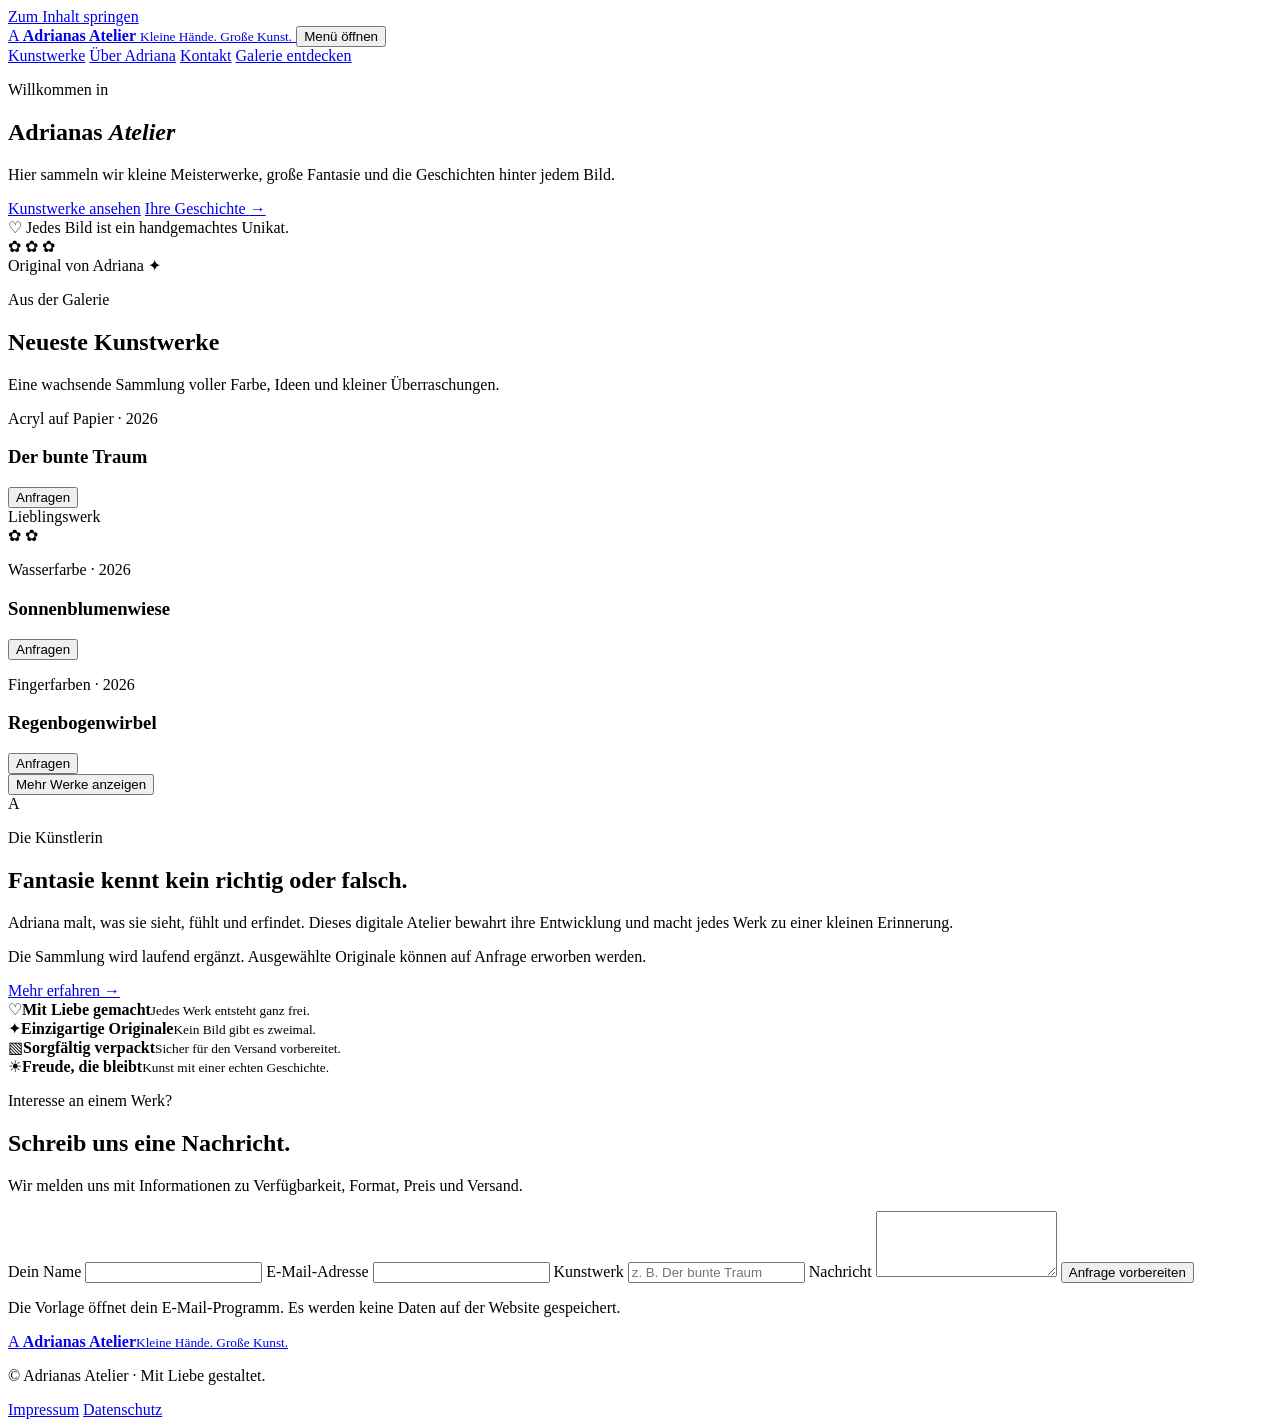
==== index.html @ e1e592e5 "Create initial website structure" ====
<!DOCTYPE html>
<html lang="de">
<head>
  <meta charset="UTF-8" />
  <meta name="viewport" content="width=device-width, initial-scale=1.0" />
  <meta name="description" content="Adrianas Atelier – eine liebevoll kuratierte Sammlung kleiner Kunstwerke." />
  <title>Adrianas Atelier</title>
  <link rel="preconnect" href="https://fonts.googleapis.com" />
  <link rel="preconnect" href="https://fonts.gstatic.com" crossorigin />
  <link href="https://fonts.googleapis.com/css2?family=DM+Sans:wght@400;500;600;700&family=Playfair+Display:ital,wght@0,600;1,600&display=swap" rel="stylesheet" />
  <link rel="stylesheet" href="styles.css" />
</head>
<body>
  <a class="skip-link" href="#main">Zum Inhalt springen</a>

  <header class="site-header">
    <div class="container header-inner">
      <a class="brand" href="#start" aria-label="Adrianas Atelier – Startseite">
        <span class="brand-mark" aria-hidden="true">A</span>
        <span>
          <strong>Adrianas Atelier</strong>
          <small>Kleine Hände. Große Kunst.</small>
        </span>
      </a>

      <button class="menu-button" type="button" aria-expanded="false" aria-controls="main-nav">
        <span></span><span></span><span></span>
        <span class="sr-only">Menü öffnen</span>
      </button>

      <nav id="main-nav" class="main-nav" aria-label="Hauptnavigation">
        <a href="#werke">Kunstwerke</a>
        <a href="#ueber">Über Adriana</a>
        <a href="#kontakt">Kontakt</a>
        <a class="button button-small" href="#werke">Galerie entdecken</a>
      </nav>
    </div>
  </header>

  <main id="main">
    <section id="start" class="hero">
      <div class="paint-stroke paint-stroke-one" aria-hidden="true"></div>
      <div class="paint-stroke paint-stroke-two" aria-hidden="true"></div>
      <div class="container hero-grid">
        <div class="hero-copy">
          <p class="eyebrow">Willkommen in</p>
          <h1>Adrianas <em>Atelier</em></h1>
          <p class="hero-lead">Hier sammeln wir kleine Meisterwerke, große Fantasie und die Geschichten hinter jedem Bild.</p>
          <div class="hero-actions">
            <a class="button" href="#werke">Kunstwerke ansehen</a>
            <a class="text-link" href="#ueber">Ihre Geschichte <span aria-hidden="true">→</span></a>
          </div>
          <div class="hero-note">
            <span aria-hidden="true">♡</span>
            Jedes Bild ist ein handgemachtes Unikat.
          </div>
        </div>

        <div class="hero-art" aria-label="Dekorative Vorschau eines farbenfrohen Gemäldes">
          <div class="art-frame">
            <div class="artwork artwork-hero">
              <span class="sun"></span>
              <span class="hill hill-one"></span>
              <span class="hill hill-two"></span>
              <span class="flower flower-one">✿</span>
              <span class="flower flower-two">✿</span>
              <span class="flower flower-three">✿</span>
            </div>
          </div>
          <div class="floating-label">Original von Adriana ✦</div>
        </div>
      </div>
    </section>

    <section id="werke" class="section gallery-section">
      <div class="container">
        <div class="section-heading">
          <div>
            <p class="eyebrow">Aus der Galerie</p>
            <h2>Neueste Kunstwerke</h2>
          </div>
          <p>Eine wachsende Sammlung voller Farbe, Ideen und kleiner Überraschungen.</p>
        </div>

        <div class="gallery-grid">
          <article class="art-card">
            <div class="artwork artwork-one" role="img" aria-label="Abstraktes Bild in Rosa, Blau und Gelb">
              <span></span><span></span><span></span>
            </div>
            <div class="art-card-body">
              <div>
                <p class="art-meta">Acryl auf Papier · 2026</p>
                <h3>Der bunte Traum</h3>
              </div>
              <button class="inquiry-button" type="button" data-artwork="Der bunte Traum">Anfragen</button>
            </div>
          </article>

          <article class="art-card featured-card">
            <div class="badge">Lieblingswerk</div>
            <div class="artwork artwork-two" role="img" aria-label="Sonniges Bild mit Blumen und grünen Hügeln">
              <span class="mini-sun"></span>
              <span class="mini-hill"></span>
              <span class="mini-flower">✿</span>
              <span class="mini-flower second">✿</span>
            </div>
            <div class="art-card-body">
              <div>
                <p class="art-meta">Wasserfarbe · 2026</p>
                <h3>Sonnenblumenwiese</h3>
              </div>
              <button class="inquiry-button" type="button" data-artwork="Sonnenblumenwiese">Anfragen</button>
            </div>
          </article>

          <article class="art-card">
            <div class="artwork artwork-three" role="img" aria-label="Abstraktes Bild in Violett, Koralle und Türkis">
              <span></span><span></span><span></span>
            </div>
            <div class="art-card-body">
              <div>
                <p class="art-meta">Fingerfarben · 2026</p>
                <h3>Regenbogenwirbel</h3>
              </div>
              <button class="inquiry-button" type="button" data-artwork="Regenbogenwirbel">Anfragen</button>
            </div>
          </article>
        </div>

        <div class="center-action">
          <button class="button button-outline" type="button" id="show-more">Mehr Werke anzeigen</button>
        </div>
      </div>
    </section>

    <section id="ueber" class="section about-section">
      <div class="container about-grid">
        <div class="about-collage" aria-hidden="true">
          <div class="paper paper-one"></div>
          <div class="paper paper-two"></div>
          <div class="paper paper-three">A</div>
        </div>
        <div class="about-copy">
          <p class="eyebrow">Die Künstlerin</p>
          <h2>Fantasie kennt kein richtig oder falsch.</h2>
          <p>Adriana malt, was sie sieht, fühlt und erfindet. Dieses digitale Atelier bewahrt ihre Entwicklung und macht jedes Werk zu einer kleinen Erinnerung.</p>
          <p>Die Sammlung wird laufend ergänzt. Ausgewählte Originale können auf Anfrage erworben werden.</p>
          <a class="text-link" href="#kontakt">Mehr erfahren <span aria-hidden="true">→</span></a>
        </div>
      </div>
    </section>

    <section class="values-section" aria-label="Unsere Werte">
      <div class="container values-grid">
        <div><span>♡</span><strong>Mit Liebe gemacht</strong><small>Jedes Werk entsteht ganz frei.</small></div>
        <div><span>✦</span><strong>Einzigartige Originale</strong><small>Kein Bild gibt es zweimal.</small></div>
        <div><span>▧</span><strong>Sorgfältig verpackt</strong><small>Sicher für den Versand vorbereitet.</small></div>
        <div><span>☀</span><strong>Freude, die bleibt</strong><small>Kunst mit einer echten Geschichte.</small></div>
      </div>
    </section>

    <section id="kontakt" class="section contact-section">
      <div class="container contact-card">
        <div>
          <p class="eyebrow">Interesse an einem Werk?</p>
          <h2>Schreib uns eine Nachricht.</h2>
          <p>Wir melden uns mit Informationen zu Verfügbarkeit, Format, Preis und Versand.</p>
        </div>
        <form id="contact-form" class="contact-form">
          <label>
            Dein Name
            <input type="text" name="name" autocomplete="name" required />
          </label>
          <label>
            E-Mail-Adresse
            <input type="email" name="email" autocomplete="email" required />
          </label>
          <label>
            Kunstwerk
            <input id="artwork-field" type="text" name="artwork" placeholder="z. B. Der bunte Traum" />
          </label>
          <label>
            Nachricht
            <textarea name="message" rows="4" required></textarea>
          </label>
          <button class="button" type="submit">Anfrage vorbereiten</button>
          <p class="form-note">Die Vorlage öffnet dein E-Mail-Programm. Es werden keine Daten auf der Website gespeichert.</p>
        </form>
      </div>
    </section>
  </main>

  <footer class="site-footer">
    <div class="container footer-inner">
      <a class="brand footer-brand" href="#start">
        <span class="brand-mark" aria-hidden="true">A</span>
        <span><strong>Adrianas Atelier</strong><small>Kleine Hände. Große Kunst.</small></span>
      </a>
      <p>© <span id="year"></span> Adrianas Atelier · Mit Liebe gestaltet.</p>
      <div class="footer-links">
        <a href="#">Impressum</a>
        <a href="#">Datenschutz</a>
      </div>
    </div>
  </footer>

  <script src="script.js"></script>
</body>
</html>
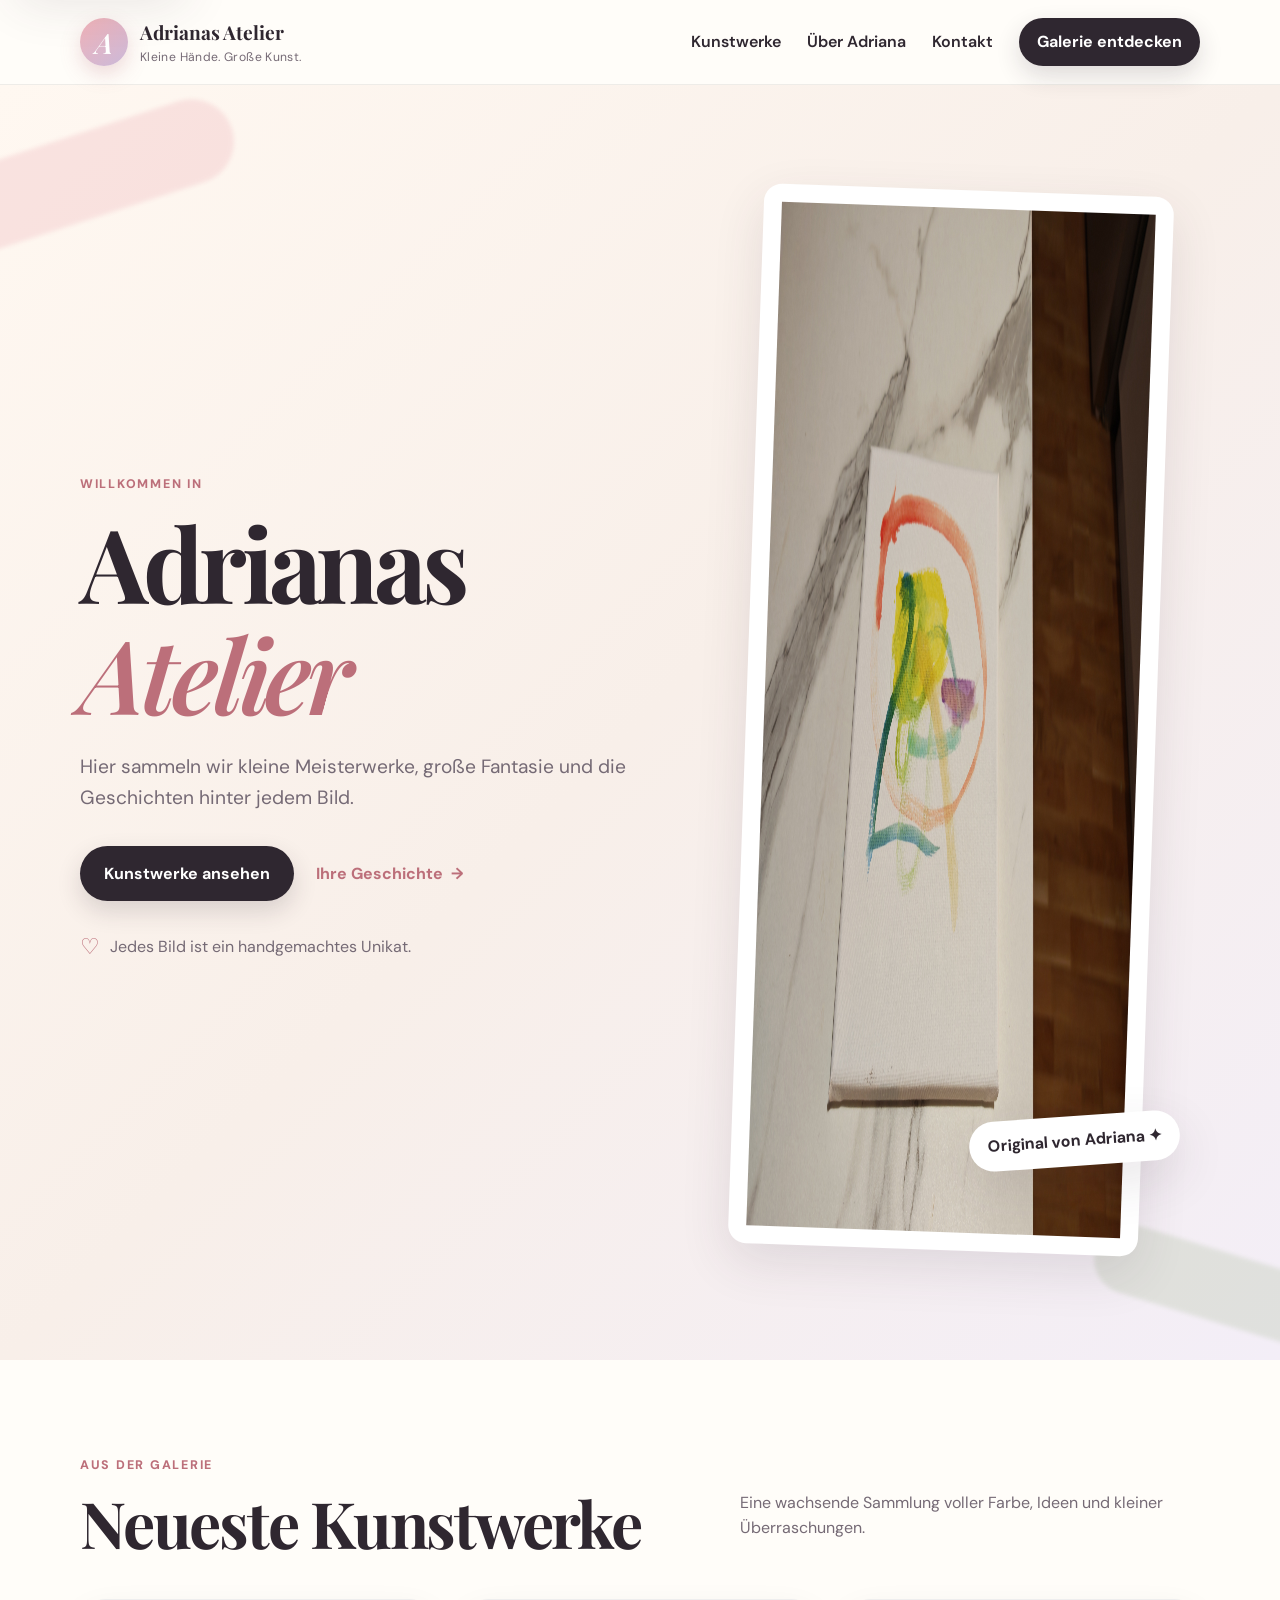
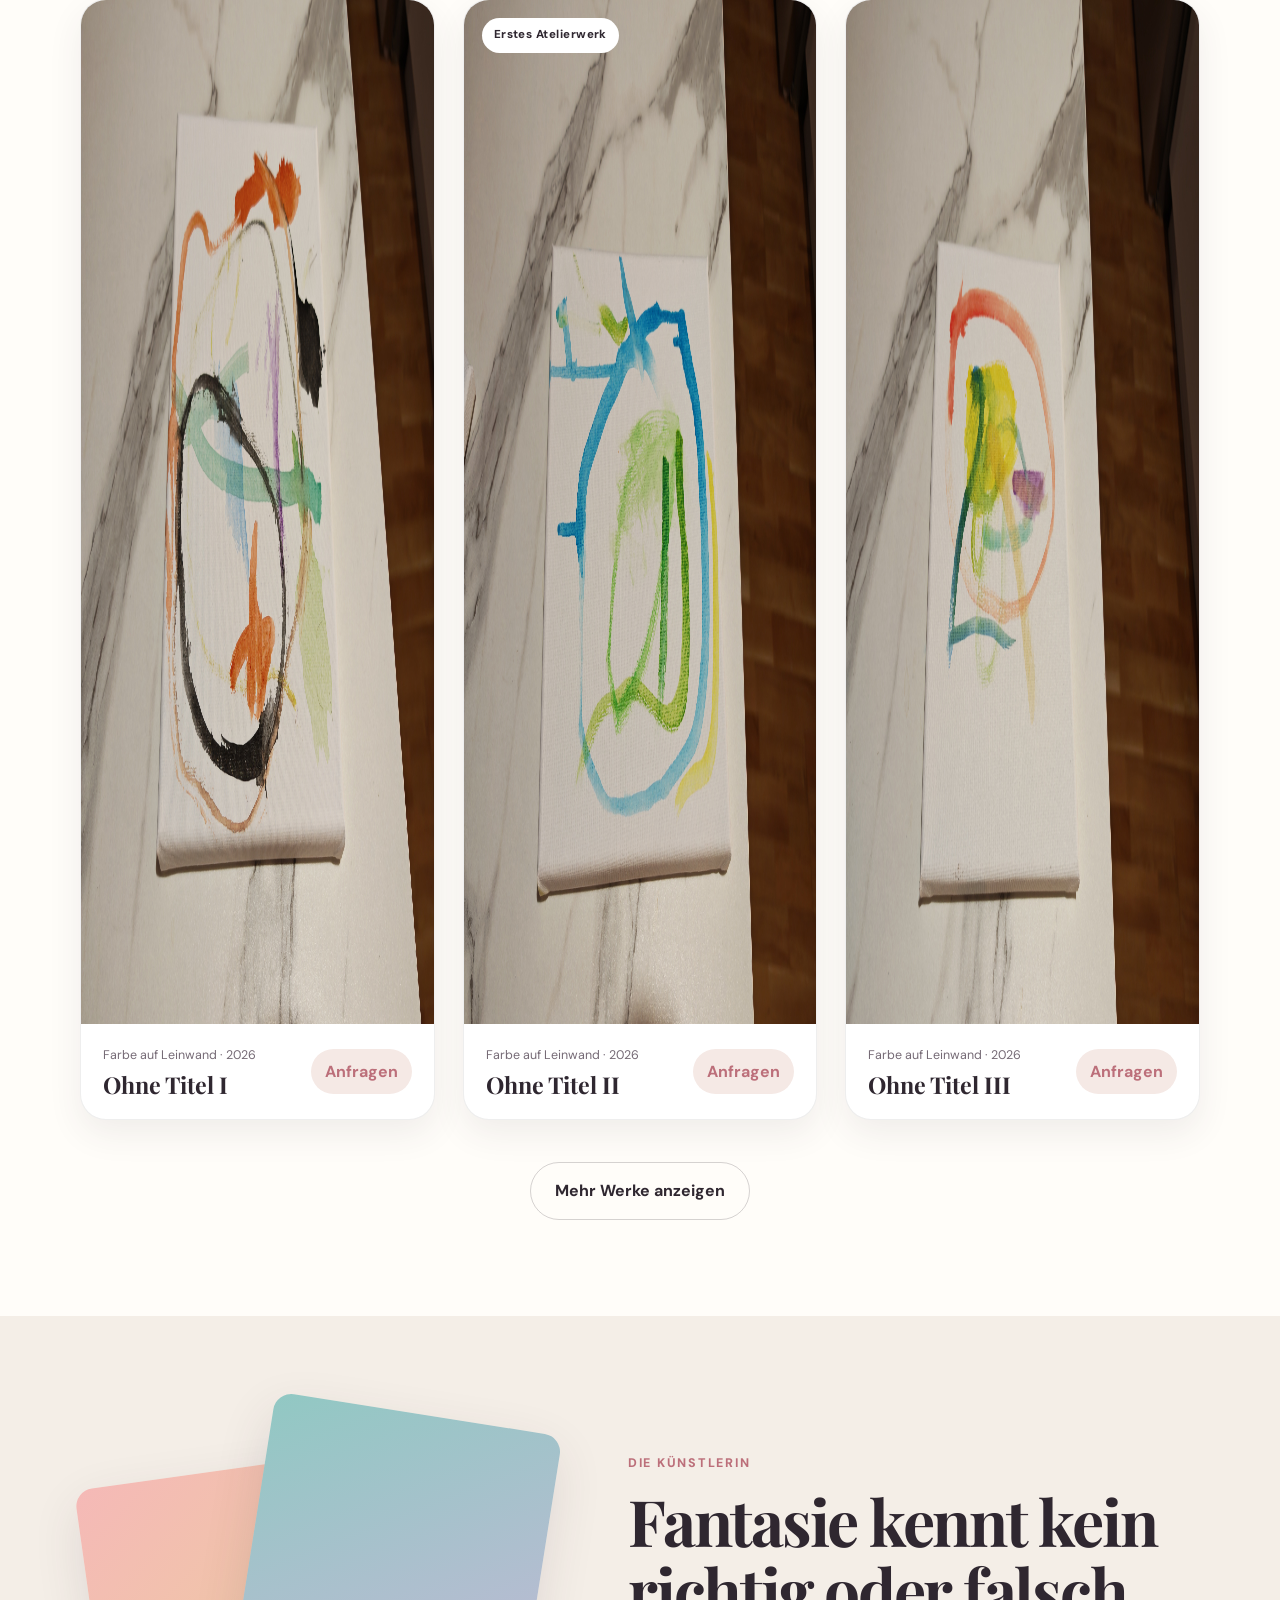
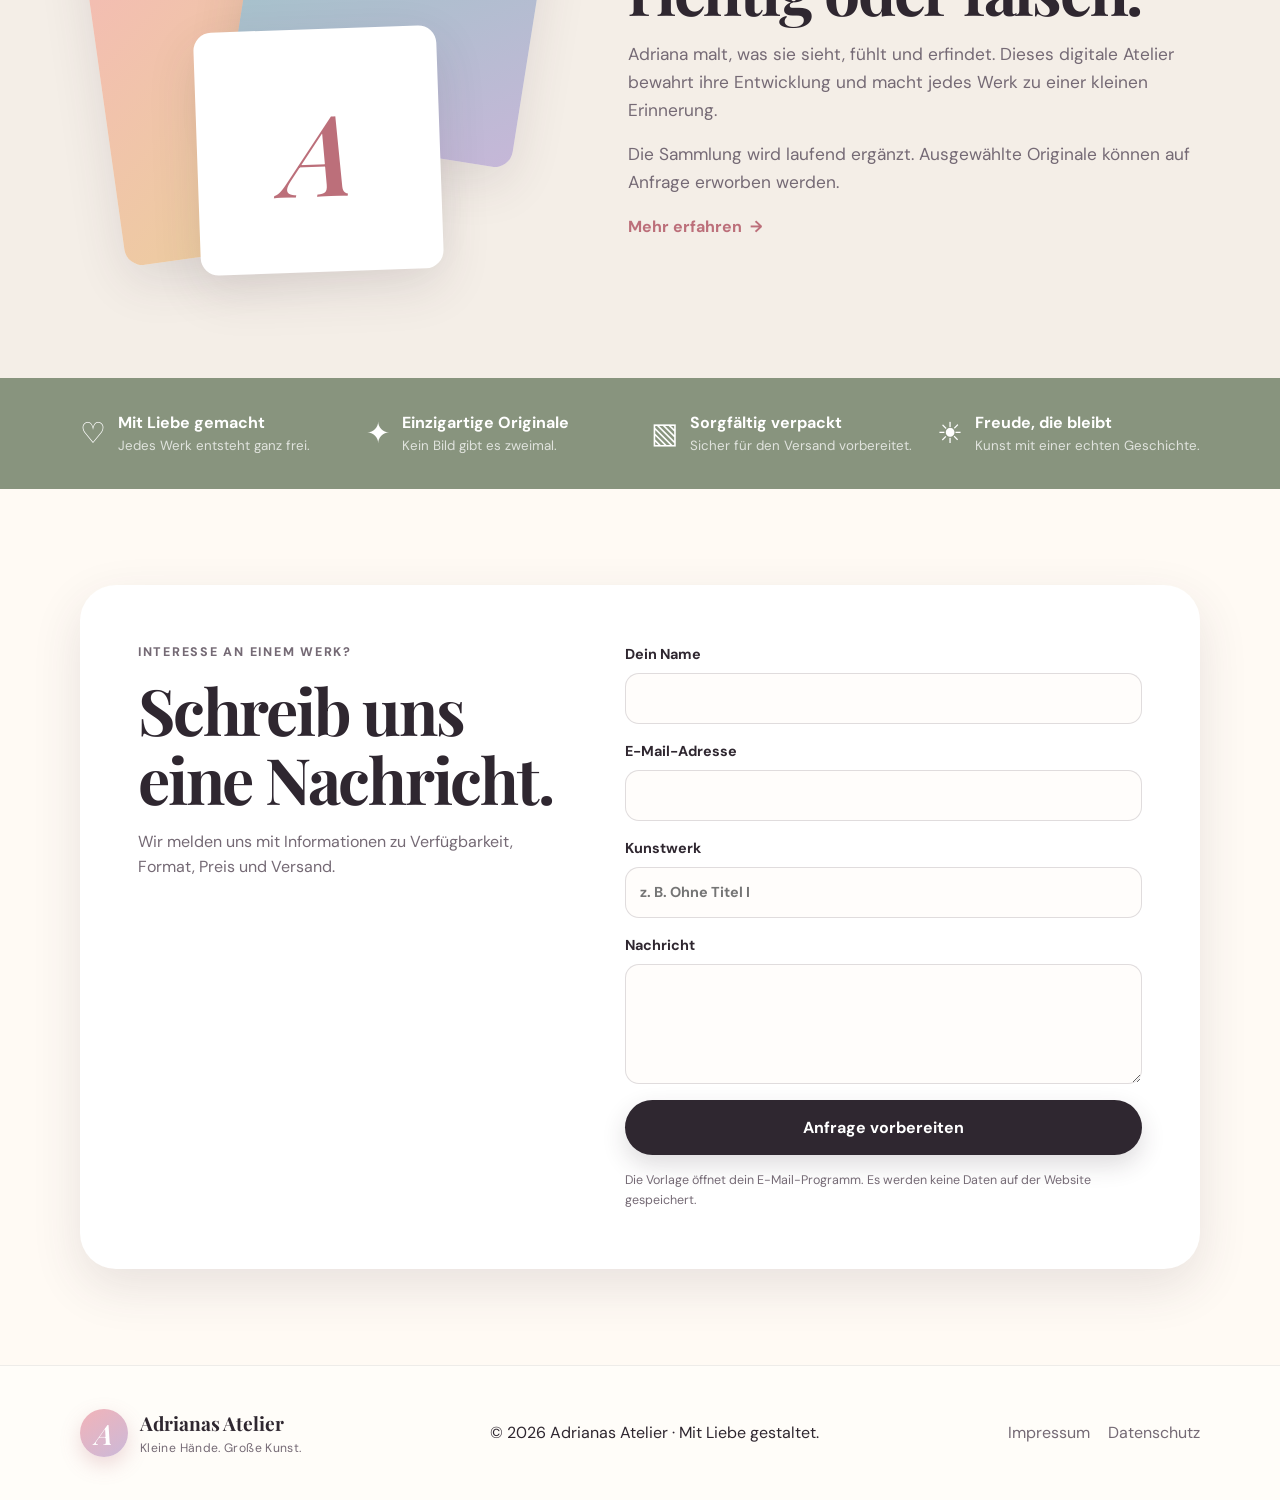
==== commit 046b4a80: "Replace artwork placeholders with Adriana's paintings" ====
--- a/index.html
+++ b/index.html
@@ -9,6 +9,7 @@
   <link rel="preconnect" href="https://fonts.gstatic.com" crossorigin />
   <link href="https://fonts.googleapis.com/css2?family=DM+Sans:wght@400;500;600;700&family=Playfair+Display:ital,wght@0,600;1,600&display=swap" rel="stylesheet" />
   <link rel="stylesheet" href="styles.css" />
+  <link rel="stylesheet" href="artworks.css" />
 </head>
 <body>
   <a class="skip-link" href="#main">Zum Inhalt springen</a>
@@ -56,16 +57,16 @@
           </div>
         </div>
 
-        <div class="hero-art" aria-label="Dekorative Vorschau eines farbenfrohen Gemäldes">
-          <div class="art-frame">
-            <div class="artwork artwork-hero">
-              <span class="sun"></span>
-              <span class="hill hill-one"></span>
-              <span class="hill hill-two"></span>
-              <span class="flower flower-one">✿</span>
-              <span class="flower flower-two">✿</span>
-              <span class="flower flower-three">✿</span>
-            </div>
+        <div class="hero-art">
+          <div class="art-frame real-art-frame">
+            <img
+              class="hero-artwork-photo"
+              src="assets/werke/IMG_20260612_190107.jpg"
+              alt="Adrianas abstraktes Gemälde mit roten, gelben, grünen und violetten Pinselstrichen"
+              width="1536"
+              height="1024"
+              fetchpriority="high"
+            />
           </div>
           <div class="floating-label">Original von Adriana ✦</div>
         </div>
@@ -84,45 +85,57 @@
 
         <div class="gallery-grid">
           <article class="art-card">
-            <div class="artwork artwork-one" role="img" aria-label="Abstraktes Bild in Rosa, Blau und Gelb">
-              <span></span><span></span><span></span>
-            </div>
+            <img
+              class="artwork-photo"
+              src="assets/werke/IMG_20260612_190052.jpg"
+              alt="Abstraktes Gemälde von Adriana mit schwarzen, orangefarbenen, grünen und violetten Pinselstrichen"
+              width="1536"
+              height="1024"
+              loading="lazy"
+            />
             <div class="art-card-body">
               <div>
-                <p class="art-meta">Acryl auf Papier · 2026</p>
-                <h3>Der bunte Traum</h3>
+                <p class="art-meta">Farbe auf Leinwand · 2026</p>
+                <h3>Ohne Titel I</h3>
               </div>
-              <button class="inquiry-button" type="button" data-artwork="Der bunte Traum">Anfragen</button>
+              <button class="inquiry-button" type="button" data-artwork="Ohne Titel I">Anfragen</button>
             </div>
           </article>
 
           <article class="art-card featured-card">
-            <div class="badge">Lieblingswerk</div>
-            <div class="artwork artwork-two" role="img" aria-label="Sonniges Bild mit Blumen und grünen Hügeln">
-              <span class="mini-sun"></span>
-              <span class="mini-hill"></span>
-              <span class="mini-flower">✿</span>
-              <span class="mini-flower second">✿</span>
-            </div>
+            <div class="badge">Erstes Atelierwerk</div>
+            <img
+              class="artwork-photo"
+              src="assets/werke/IMG_20260612_190059.jpg"
+              alt="Abstraktes Gemälde von Adriana mit blauen, grünen und gelben Pinselstrichen"
+              width="1536"
+              height="1024"
+              loading="lazy"
+            />
             <div class="art-card-body">
               <div>
-                <p class="art-meta">Wasserfarbe · 2026</p>
-                <h3>Sonnenblumenwiese</h3>
+                <p class="art-meta">Farbe auf Leinwand · 2026</p>
+                <h3>Ohne Titel II</h3>
               </div>
-              <button class="inquiry-button" type="button" data-artwork="Sonnenblumenwiese">Anfragen</button>
+              <button class="inquiry-button" type="button" data-artwork="Ohne Titel II">Anfragen</button>
             </div>
           </article>
 
           <article class="art-card">
-            <div class="artwork artwork-three" role="img" aria-label="Abstraktes Bild in Violett, Koralle und Türkis">
-              <span></span><span></span><span></span>
-            </div>
+            <img
+              class="artwork-photo artwork-photo-portrait"
+              src="assets/werke/IMG_20260612_190107.jpg"
+              alt="Abstraktes Gemälde von Adriana mit roten, gelben, grünen und violetten Pinselstrichen"
+              width="1536"
+              height="1024"
+              loading="lazy"
+            />
             <div class="art-card-body">
               <div>
-                <p class="art-meta">Fingerfarben · 2026</p>
-                <h3>Regenbogenwirbel</h3>
+                <p class="art-meta">Farbe auf Leinwand · 2026</p>
+                <h3>Ohne Titel III</h3>
               </div>
-              <button class="inquiry-button" type="button" data-artwork="Regenbogenwirbel">Anfragen</button>
+              <button class="inquiry-button" type="button" data-artwork="Ohne Titel III">Anfragen</button>
             </div>
           </article>
         </div>
@@ -177,7 +190,7 @@
           </label>
           <label>
             Kunstwerk
-            <input id="artwork-field" type="text" name="artwork" placeholder="z. B. Der bunte Traum" />
+            <input id="artwork-field" type="text" name="artwork" placeholder="z. B. Ohne Titel I" />
           </label>
           <label>
             Nachricht
--- a/styles.css
+++ b/styles.css
@@ -0,0 +1,163 @@
+:root {
+  --ink: #2f2730;
+  --muted: #756a75;
+  --cream: #fffaf4;
+  --paper: #fffdf9;
+  --rose: #eaa0a7;
+  --rose-dark: #bc6f7a;
+  --sage: #a9b89f;
+  --sage-dark: #71806a;
+  --gold: #e5b86f;
+  --lavender: #c8b7d8;
+  --shadow: 0 18px 50px rgba(66, 47, 62, 0.12);
+  --radius: 26px;
+}
+
+* { box-sizing: border-box; }
+html { scroll-behavior: smooth; }
+body {
+  margin: 0;
+  font-family: "DM Sans", sans-serif;
+  color: var(--ink);
+  background: var(--paper);
+  line-height: 1.6;
+}
+img { max-width: 100%; display: block; }
+a { color: inherit; text-decoration: none; }
+button, input, textarea { font: inherit; }
+button { cursor: pointer; }
+.container { width: min(1120px, calc(100% - 40px)); margin: 0 auto; }
+.section { padding: 96px 0; }
+.sr-only { position: absolute; width: 1px; height: 1px; padding: 0; margin: -1px; overflow: hidden; clip: rect(0,0,0,0); white-space: nowrap; border: 0; }
+.skip-link { position: fixed; top: 12px; left: 12px; transform: translateY(-160%); background: white; padding: 10px 16px; border-radius: 999px; z-index: 100; box-shadow: var(--shadow); }
+.skip-link:focus { transform: translateY(0); }
+
+.site-header { position: sticky; top: 0; z-index: 50; background: rgba(255,253,249,.92); backdrop-filter: blur(18px); border-bottom: 1px solid rgba(47,39,48,.08); }
+.header-inner { min-height: 84px; display: flex; align-items: center; justify-content: space-between; gap: 24px; }
+.brand { display: inline-flex; align-items: center; gap: 12px; }
+.brand-mark { width: 48px; aspect-ratio: 1; border-radius: 50%; display: grid; place-items: center; background: linear-gradient(145deg, #f2b3b8, #cbb9d9); font: italic 600 28px "Playfair Display", serif; color: white; box-shadow: 0 8px 20px rgba(188,111,122,.25); }
+.brand strong { display: block; font-family: "Playfair Display", serif; font-size: 1.2rem; }
+.brand small { display: block; color: var(--muted); font-size: .76rem; letter-spacing: .03em; }
+.main-nav { display: flex; align-items: center; gap: 26px; font-weight: 600; }
+.main-nav a:not(.button):hover { color: var(--rose-dark); }
+.menu-button { display: none; background: transparent; border: 0; padding: 8px; }
+.menu-button span:not(.sr-only) { display: block; width: 25px; height: 2px; margin: 5px 0; background: var(--ink); }
+
+.button { display: inline-flex; align-items: center; justify-content: center; border: 0; border-radius: 999px; padding: 15px 24px; background: var(--ink); color: white; font-weight: 700; box-shadow: 0 10px 24px rgba(47,39,48,.16); transition: .2s ease; }
+.button:hover { transform: translateY(-2px); box-shadow: 0 14px 30px rgba(47,39,48,.22); }
+.button-small { padding: 11px 18px; }
+.button-outline { background: transparent; color: var(--ink); border: 1px solid rgba(47,39,48,.2); box-shadow: none; }
+.text-link { display: inline-flex; align-items: center; gap: 8px; font-weight: 700; color: var(--rose-dark); }
+
+.hero { position: relative; overflow: hidden; background: linear-gradient(135deg, #fff8f1 0%, #f8efe9 50%, #f3eef7 100%); padding: 105px 0 110px; }
+.hero-grid { display: grid; grid-template-columns: 1.05fr .95fr; align-items: center; gap: 70px; }
+.eyebrow { margin: 0 0 12px; text-transform: uppercase; letter-spacing: .14em; font-size: .78rem; font-weight: 800; color: var(--rose-dark); }
+h1, h2, h3 { font-family: "Playfair Display", serif; line-height: 1.08; margin: 0; }
+h1 { font-size: clamp(3.7rem, 8vw, 6.8rem); letter-spacing: -.05em; }
+h1 em { color: var(--rose-dark); font-weight: 600; }
+h2 { font-size: clamp(2.3rem, 5vw, 4.1rem); letter-spacing: -.035em; }
+h3 { font-size: 1.45rem; }
+.hero-lead { max-width: 620px; font-size: 1.2rem; color: var(--muted); margin: 24px 0 32px; }
+.hero-actions { display: flex; align-items: center; flex-wrap: wrap; gap: 22px; }
+.hero-note { margin-top: 28px; display: flex; align-items: center; gap: 10px; color: var(--muted); }
+.hero-note span { color: var(--rose-dark); font-size: 1.4rem; }
+.hero-art { position: relative; min-height: 480px; display: grid; place-items: center; }
+.art-frame { width: min(410px, 88%); padding: 18px; background: white; border-radius: 18px; box-shadow: var(--shadow); transform: rotate(2deg); }
+.artwork { position: relative; overflow: hidden; border-radius: 12px; }
+.artwork-hero { aspect-ratio: 4 / 5; background: linear-gradient(#9fd9e7 0 44%, #f2ca6d 44% 48%, #8fc08c 48%); }
+.sun, .mini-sun { position: absolute; width: 74px; aspect-ratio: 1; border-radius: 50%; background: #f6c969; top: 12%; right: 14%; box-shadow: 0 0 0 18px rgba(246,201,105,.18); }
+.hill { position: absolute; bottom: -8%; border-radius: 50% 50% 0 0; }
+.hill-one { width: 75%; height: 46%; left: -8%; background: #74aa74; transform: rotate(8deg); }
+.hill-two { width: 80%; height: 42%; right: -18%; background: #5f9469; transform: rotate(-7deg); }
+.flower { position: absolute; font-size: 52px; color: #fff4b8; text-shadow: 0 4px 0 #d88c90; }
+.flower-one { bottom: 17%; left: 18%; }
+.flower-two { bottom: 10%; right: 20%; color: #f6a8ae; }
+.flower-three { bottom: 28%; right: 40%; color: white; }
+.floating-label { position: absolute; right: 4%; bottom: 8%; padding: 12px 18px; background: white; border-radius: 999px; box-shadow: var(--shadow); font-weight: 700; transform: rotate(-4deg); }
+.paint-stroke { position: absolute; border-radius: 999px; filter: blur(2px); opacity: .32; }
+.paint-stroke-one { width: 330px; height: 85px; background: #efb7bd; left: -90px; top: 52px; transform: rotate(-18deg); }
+.paint-stroke-two { width: 260px; height: 70px; background: #b7c5aa; right: -70px; bottom: 38px; transform: rotate(17deg); }
+
+.gallery-section { background: #fffdf9; }
+.section-heading { display: flex; justify-content: space-between; align-items: end; gap: 40px; margin-bottom: 42px; }
+.section-heading > p { max-width: 460px; color: var(--muted); }
+.gallery-grid { display: grid; grid-template-columns: repeat(3, 1fr); gap: 28px; }
+.art-card { position: relative; background: white; border: 1px solid rgba(47,39,48,.08); border-radius: var(--radius); overflow: hidden; box-shadow: 0 14px 34px rgba(66,47,62,.08); transition: .2s ease; }
+.art-card:hover { transform: translateY(-5px); box-shadow: var(--shadow); }
+.art-card .artwork { aspect-ratio: 4 / 3; border-radius: 0; }
+.artwork-one { background: #efcabf; }
+.artwork-one span, .artwork-three span { position: absolute; border-radius: 45% 55% 60% 40%; filter: blur(1px); }
+.artwork-one span:nth-child(1) { width: 62%; height: 68%; left: -7%; top: 9%; background: #cb92b6; transform: rotate(22deg); }
+.artwork-one span:nth-child(2) { width: 60%; height: 62%; right: -9%; top: 2%; background: #7fb8cf; transform: rotate(-16deg); }
+.artwork-one span:nth-child(3) { width: 54%; height: 42%; left: 25%; bottom: -4%; background: #efc45f; }
+.artwork-two { background: linear-gradient(#a7dbe8 0 48%, #95c184 48%); }
+.mini-sun { width: 48px; top: 12%; right: 14%; }
+.mini-hill { position: absolute; width: 115%; height: 50%; left: -8%; bottom: -18%; border-radius: 50%; background: #69a46f; }
+.mini-flower { position: absolute; bottom: 17%; left: 24%; font-size: 44px; color: #fff0a7; }
+.mini-flower.second { left: auto; right: 22%; color: #f6a3ad; }
+.artwork-three { background: #d8bfd6; }
+.artwork-three span:nth-child(1) { width: 64%; height: 70%; background: #ee8c87; left: -8%; top: 14%; }
+.artwork-three span:nth-child(2) { width: 70%; height: 65%; background: #6bb6b4; right: -17%; top: -2%; }
+.artwork-three span:nth-child(3) { width: 50%; height: 44%; background: #efd06f; right: 22%; bottom: -10%; }
+.badge { position: absolute; z-index: 2; top: 18px; left: 18px; padding: 8px 12px; border-radius: 999px; background: white; font-size: .72rem; font-weight: 800; letter-spacing: .04em; }
+.art-card-body { display: flex; justify-content: space-between; gap: 18px; align-items: center; padding: 22px; }
+.art-meta { margin: 0 0 6px; color: var(--muted); font-size: .78rem; }
+.inquiry-button { border: 0; background: #f5e9e5; color: var(--rose-dark); padding: 10px 14px; border-radius: 999px; font-weight: 700; }
+.center-action { display: flex; justify-content: center; margin-top: 42px; }
+
+.about-section { background: #f4eee7; }
+.about-grid { display: grid; grid-template-columns: .9fr 1.1fr; align-items: center; gap: 80px; }
+.about-copy p:not(.eyebrow) { color: var(--muted); font-size: 1.08rem; }
+.about-collage { min-height: 470px; position: relative; }
+.paper { position: absolute; border-radius: 18px; box-shadow: var(--shadow); }
+.paper-one { width: 65%; aspect-ratio: .8; left: 4%; top: 12%; background: linear-gradient(140deg, #f5b9b7, #ead497); transform: rotate(-8deg); }
+.paper-two { width: 62%; aspect-ratio: .86; right: 2%; top: 0; background: linear-gradient(150deg, #91c8c3, #c6b7d8); transform: rotate(9deg); }
+.paper-three { width: 52%; aspect-ratio: 1; left: 25%; bottom: 2%; background: white; display: grid; place-items: center; color: var(--rose-dark); font: italic 600 7rem "Playfair Display", serif; transform: rotate(-2deg); }
+
+.values-section { padding: 32px 0; background: #88947e; color: white; }
+.values-grid { display: grid; grid-template-columns: repeat(4, 1fr); gap: 22px; }
+.values-grid div { display: grid; grid-template-columns: auto 1fr; column-gap: 12px; align-items: center; }
+.values-grid span { grid-row: 1 / span 2; font-size: 1.8rem; }
+.values-grid strong, .values-grid small { display: block; }
+.values-grid small { color: rgba(255,255,255,.74); }
+
+.contact-section { background: #fffaf4; }
+.contact-card { display: grid; grid-template-columns: .9fr 1.1fr; gap: 64px; padding: 58px; border-radius: 36px; background: white; box-shadow: var(--shadow); }
+.contact-card > div p { color: var(--muted); }
+.contact-form { display: grid; gap: 16px; }
+.contact-form label { display: grid; gap: 7px; font-weight: 700; font-size: .9rem; }
+.contact-form input, .contact-form textarea { width: 100%; border: 1px solid rgba(47,39,48,.15); border-radius: 14px; padding: 13px 14px; background: #fffdfb; color: var(--ink); }
+.contact-form input:focus, .contact-form textarea:focus { outline: 3px solid rgba(234,160,167,.28); border-color: var(--rose-dark); }
+.form-note { margin: 0; color: var(--muted); font-size: .78rem; }
+.site-footer { padding: 38px 0; border-top: 1px solid rgba(47,39,48,.08); }
+.footer-inner { display: flex; align-items: center; justify-content: space-between; gap: 28px; }
+.footer-links { display: flex; gap: 18px; color: var(--muted); }
+
+@media (max-width: 900px) {
+  .menu-button { display: block; }
+  .main-nav { position: absolute; left: 20px; right: 20px; top: 76px; display: none; flex-direction: column; align-items: stretch; background: white; padding: 22px; border-radius: 20px; box-shadow: var(--shadow); }
+  .main-nav.is-open { display: flex; }
+  .hero-grid, .about-grid, .contact-card { grid-template-columns: 1fr; }
+  .hero-copy { text-align: center; }
+  .hero-lead { margin-left: auto; margin-right: auto; }
+  .hero-actions, .hero-note { justify-content: center; }
+  .hero-art { min-height: 420px; }
+  .gallery-grid { grid-template-columns: 1fr 1fr; }
+  .gallery-grid .art-card:last-child { grid-column: 1 / -1; max-width: 520px; justify-self: center; width: 100%; }
+  .values-grid { grid-template-columns: 1fr 1fr; }
+}
+
+@media (max-width: 620px) {
+  .container { width: min(100% - 28px, 1120px); }
+  .section { padding: 70px 0; }
+  .header-inner { min-height: 72px; }
+  .brand-mark { width: 42px; }
+  .hero { padding: 76px 0 84px; }
+  h1 { font-size: 3.55rem; }
+  .section-heading { display: block; }
+  .gallery-grid, .values-grid { grid-template-columns: 1fr; }
+  .gallery-grid .art-card:last-child { grid-column: auto; }
+  .about-collage { min-height: 360px; }
+  .contact-card { padding: 28px; border-radius: 24px; }
+  .footer-inner { flex-direction: column; text-align: center; }
+}
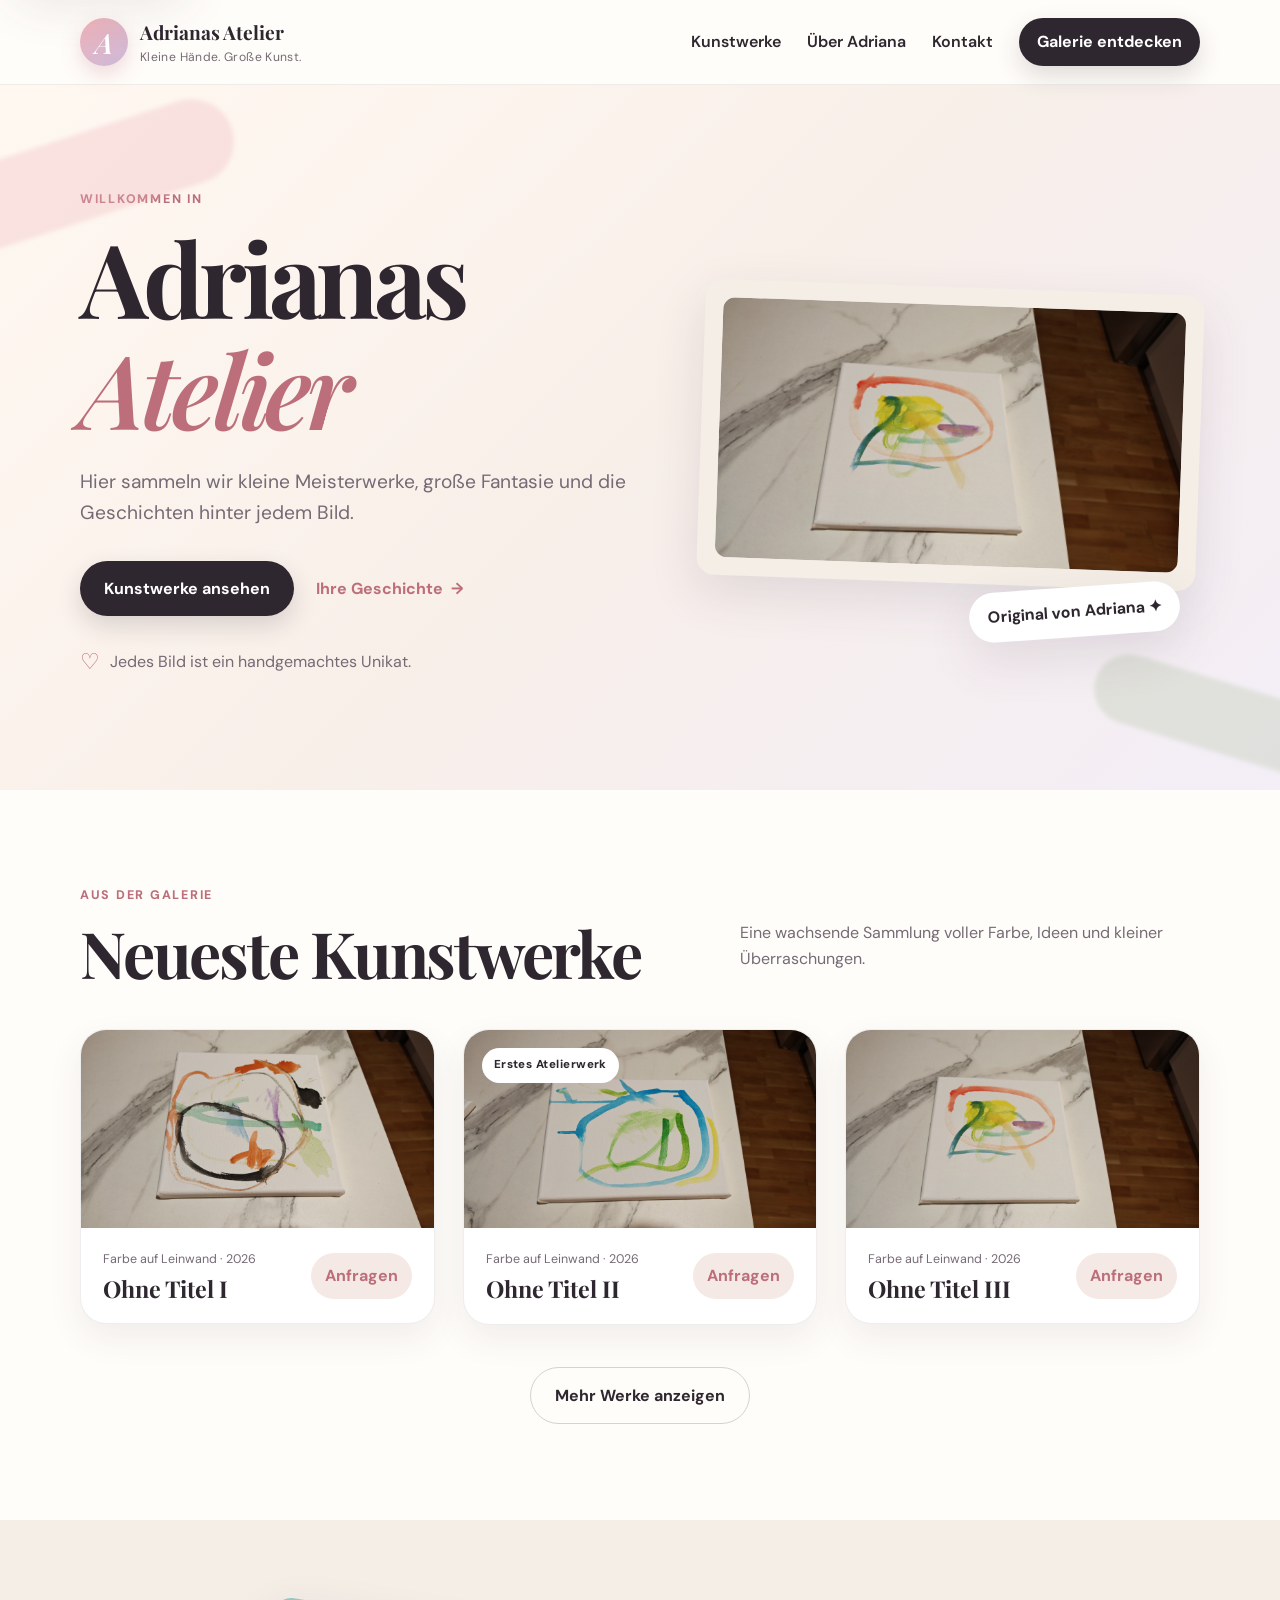
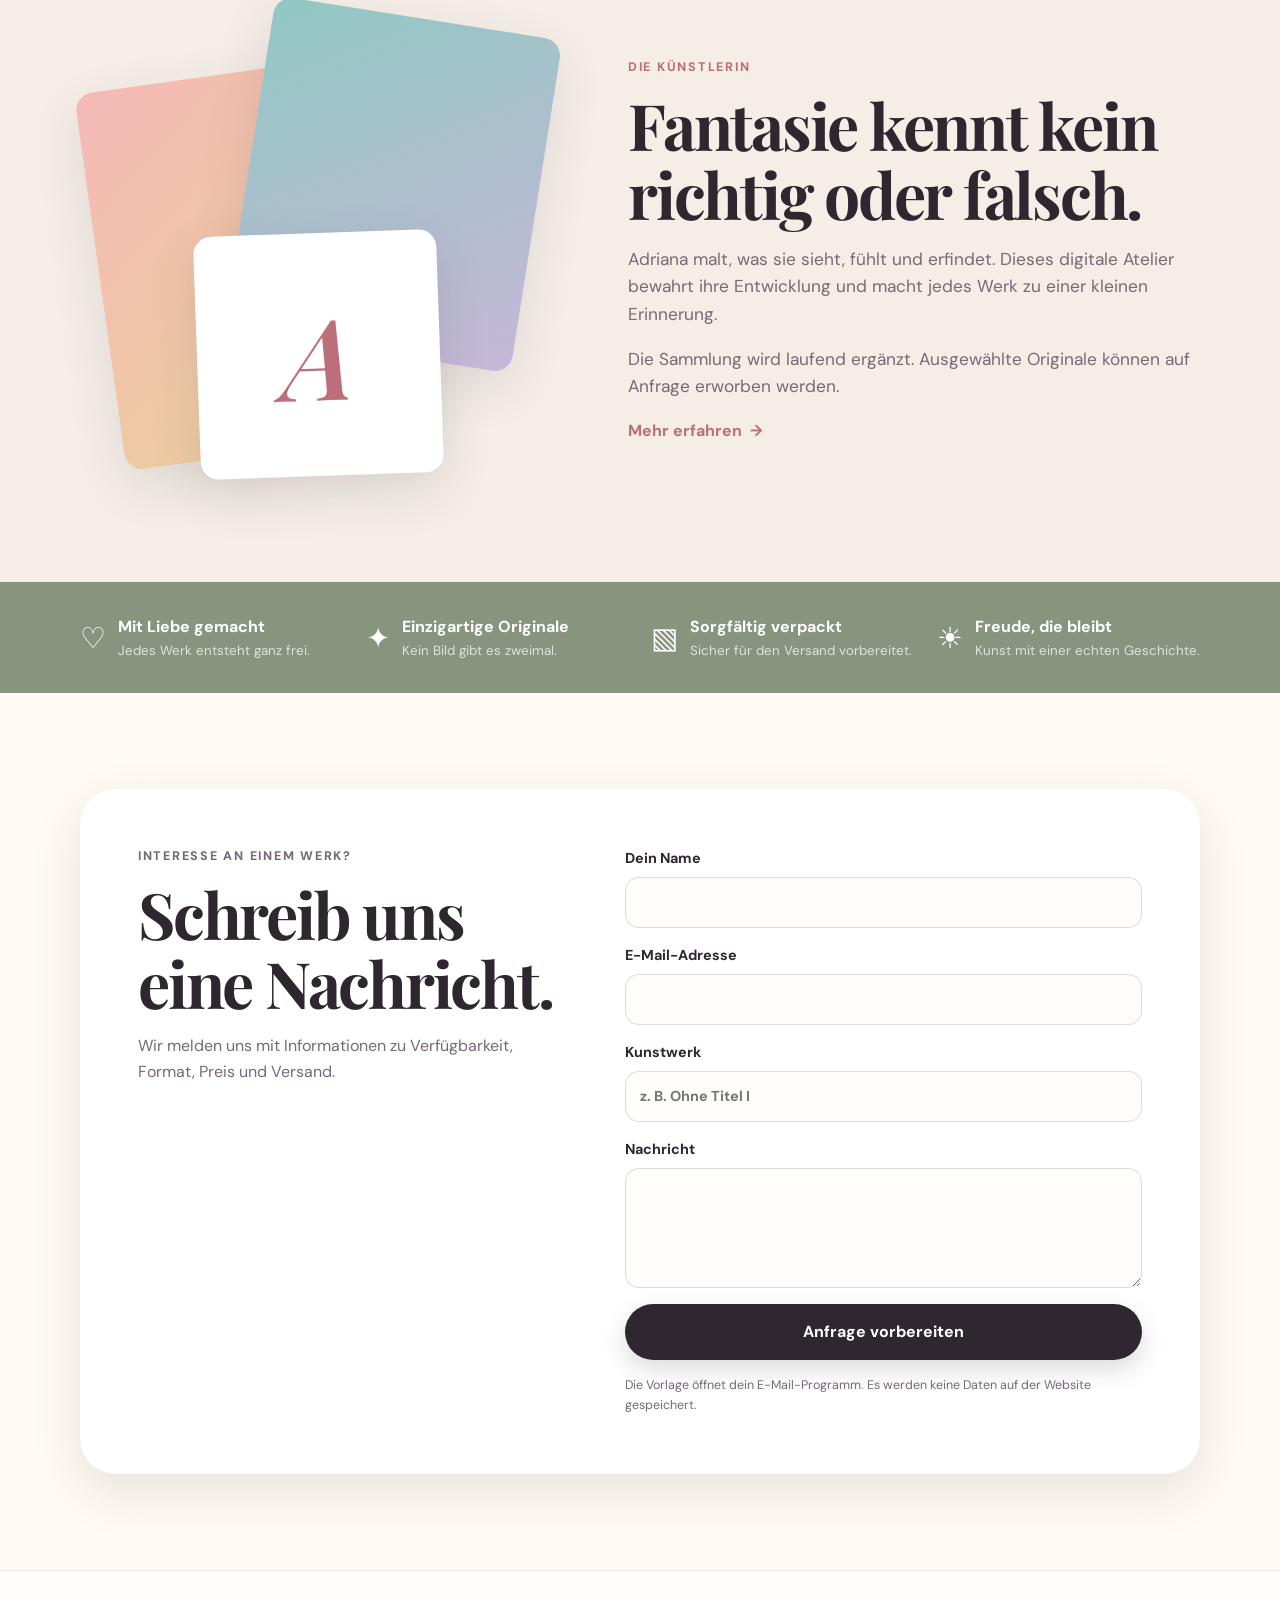
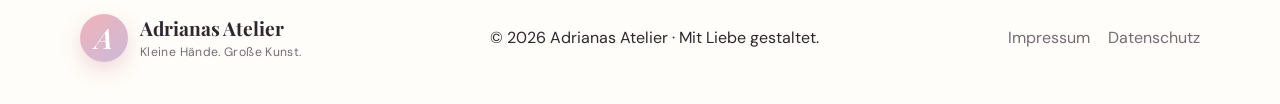
==== commit f8b870be: "Refresh artwork layout stylesheet" ====
--- a/index.html
+++ b/index.html
@@ -9,7 +9,7 @@
   <link rel="preconnect" href="https://fonts.gstatic.com" crossorigin />
   <link href="https://fonts.googleapis.com/css2?family=DM+Sans:wght@400;500;600;700&family=Playfair+Display:ital,wght@0,600;1,600&display=swap" rel="stylesheet" />
   <link rel="stylesheet" href="styles.css" />
-  <link rel="stylesheet" href="artworks.css" />
+  <link rel="stylesheet" href="artworks.css?v=20260711-3" />
 </head>
 <body>
   <a class="skip-link" href="#main">Zum Inhalt springen</a>
--- a/artworks.css
+++ b/artworks.css
@@ -0,0 +1,43 @@
+.real-art-frame {
+  width: min(520px, 100%);
+  overflow: visible;
+  aspect-ratio: auto;
+  background: #f4eee7;
+}
+
+.hero-artwork-photo {
+  display: block;
+  width: 100%;
+  height: auto !important;
+  max-height: none !important;
+  aspect-ratio: auto !important;
+  object-fit: contain !important;
+  object-position: center;
+  border-radius: 12px;
+}
+
+.artwork-photo {
+  display: block;
+  width: 100%;
+  height: auto !important;
+  max-height: none !important;
+  aspect-ratio: auto !important;
+  object-fit: contain !important;
+  object-position: center;
+  padding: 0;
+  background: #f4eee7;
+}
+
+.artwork-photo-portrait {
+  object-position: center;
+}
+
+.art-card {
+  align-self: start;
+}
+
+@media (max-width: 620px) {
+  .real-art-frame {
+    width: min(100%, 390px);
+  }
+}
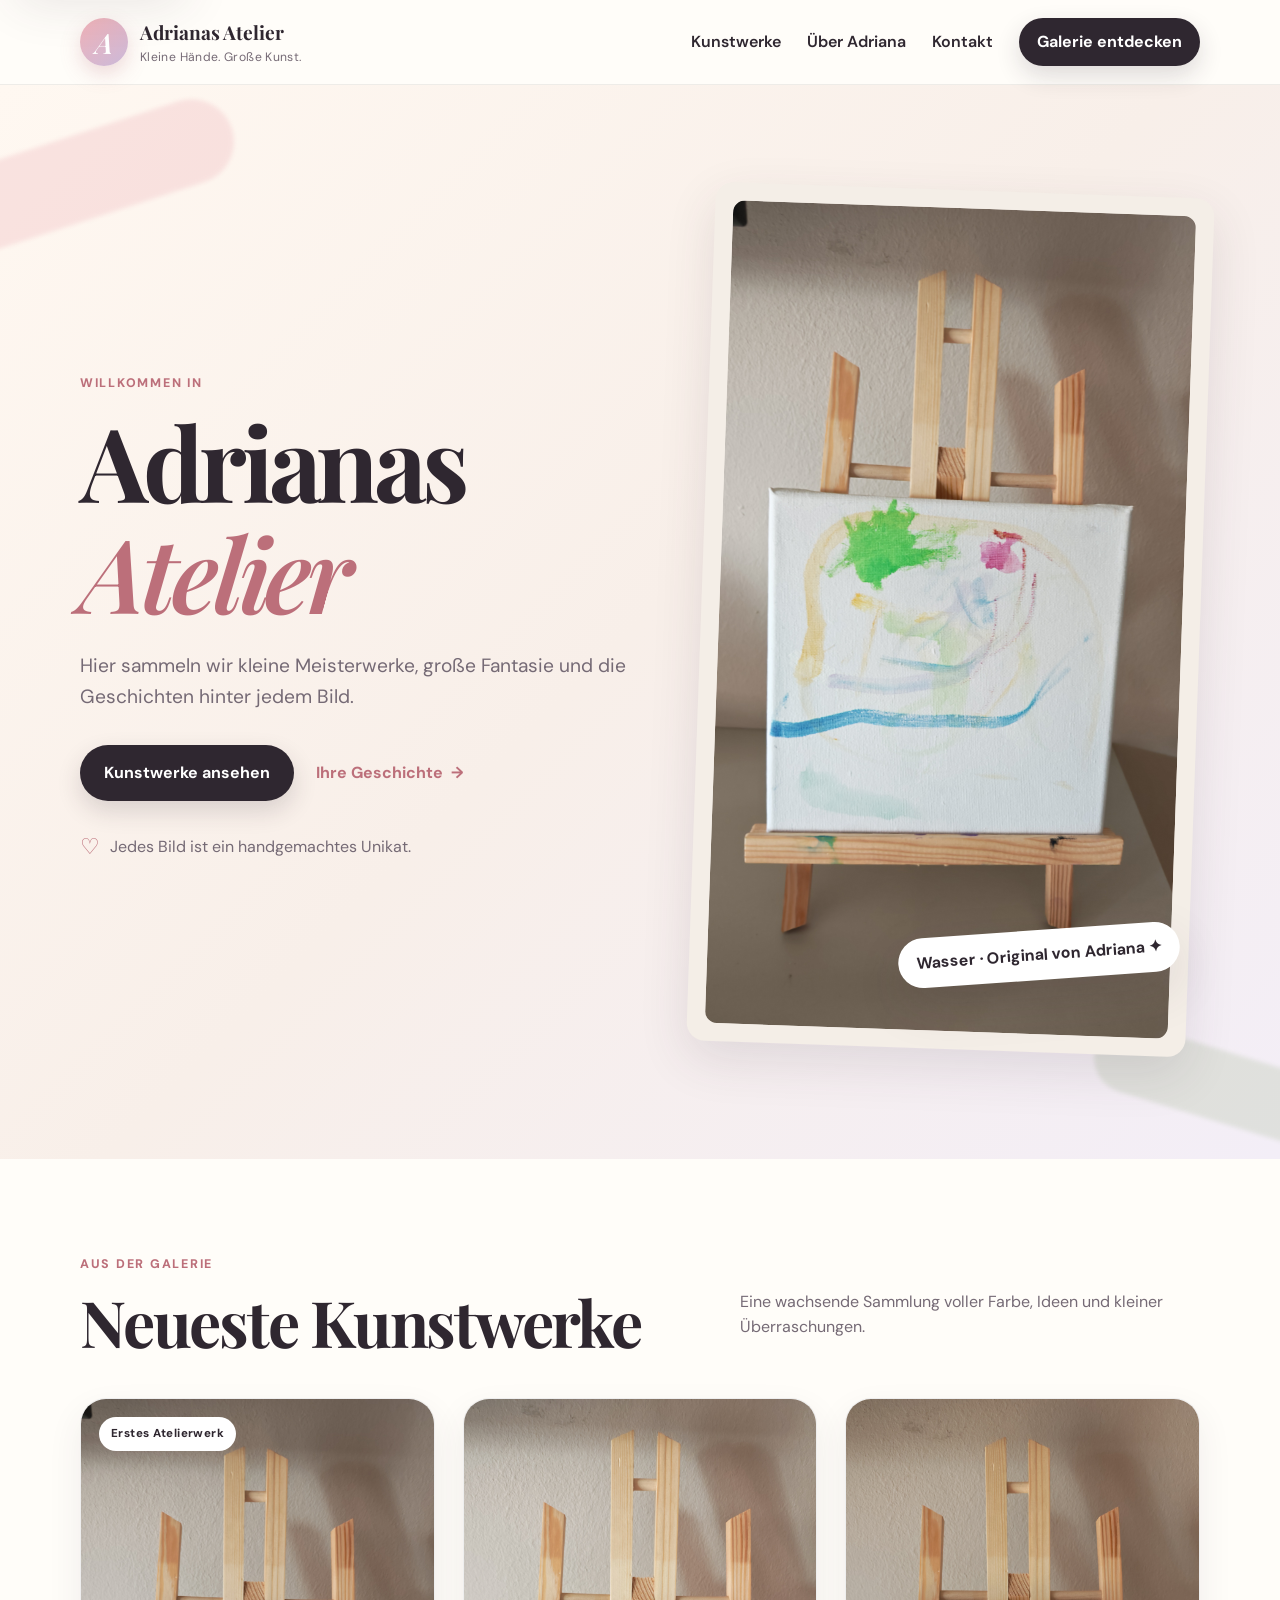
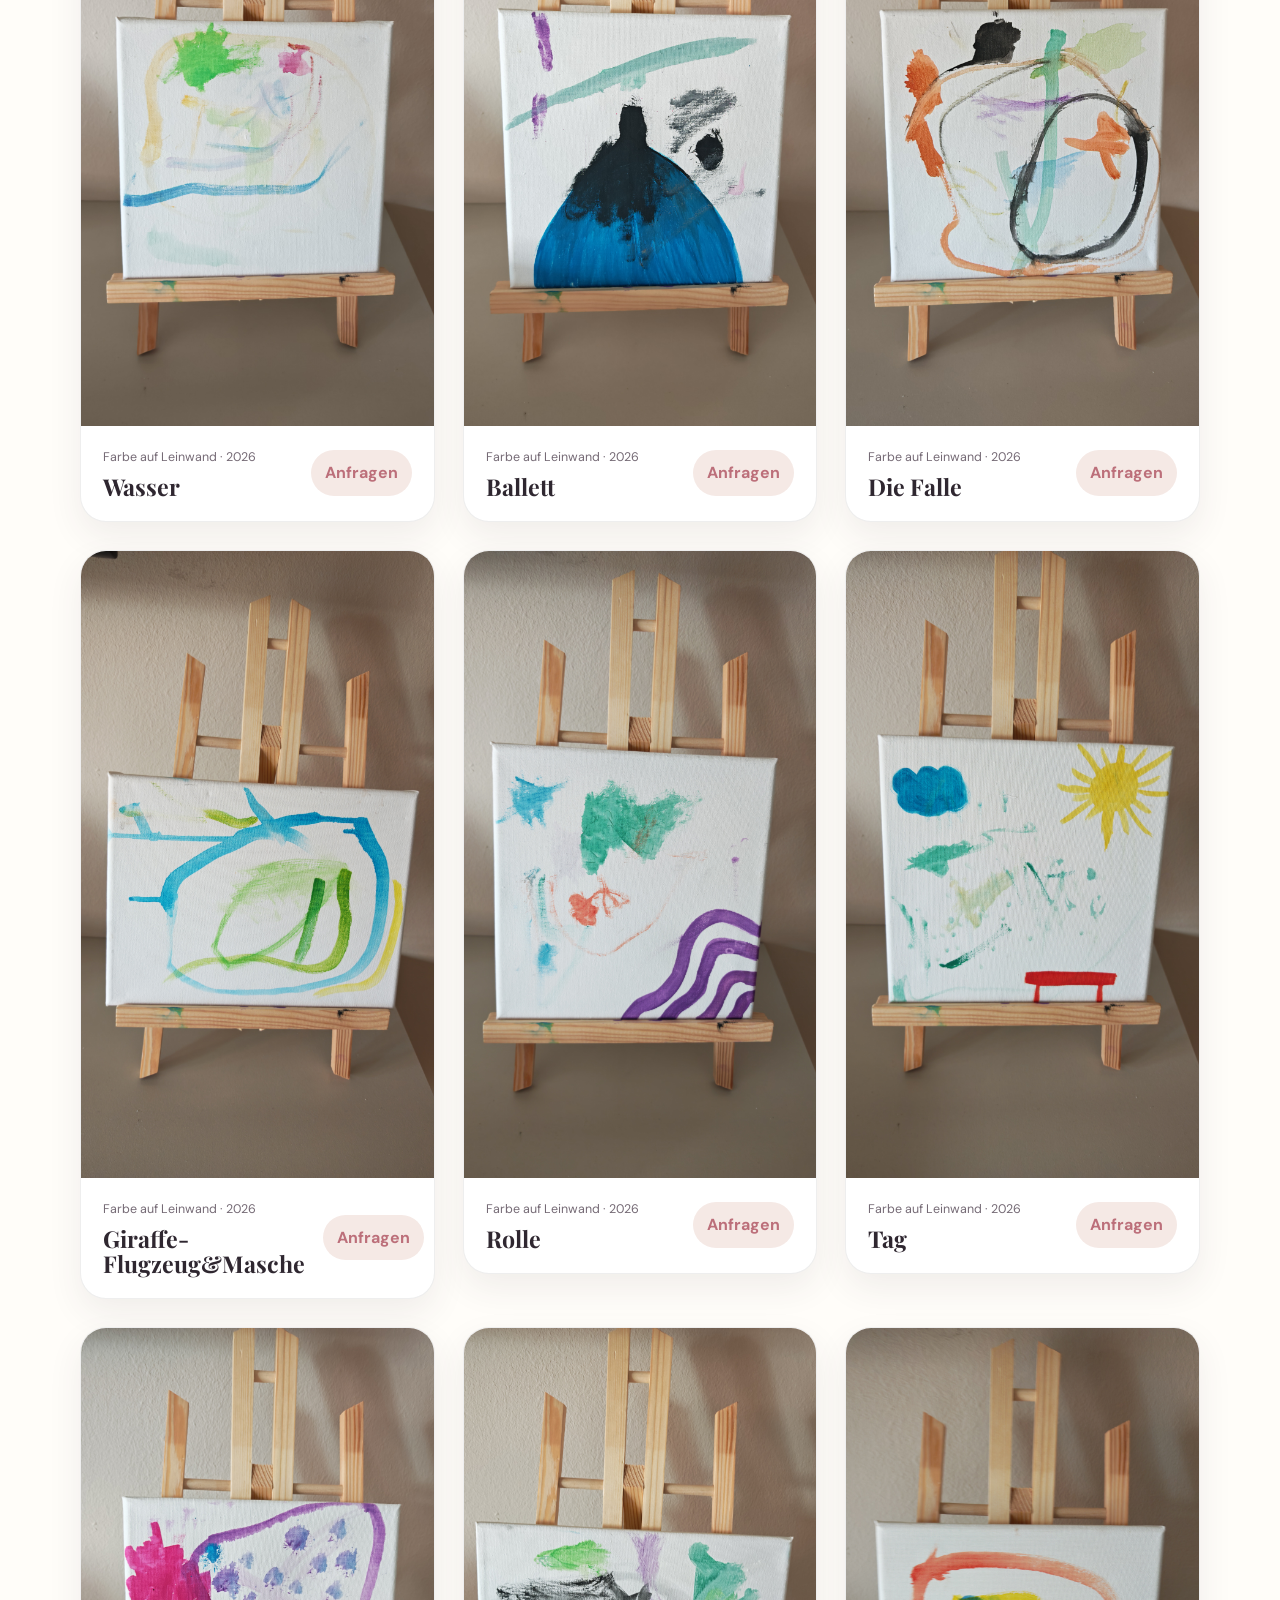
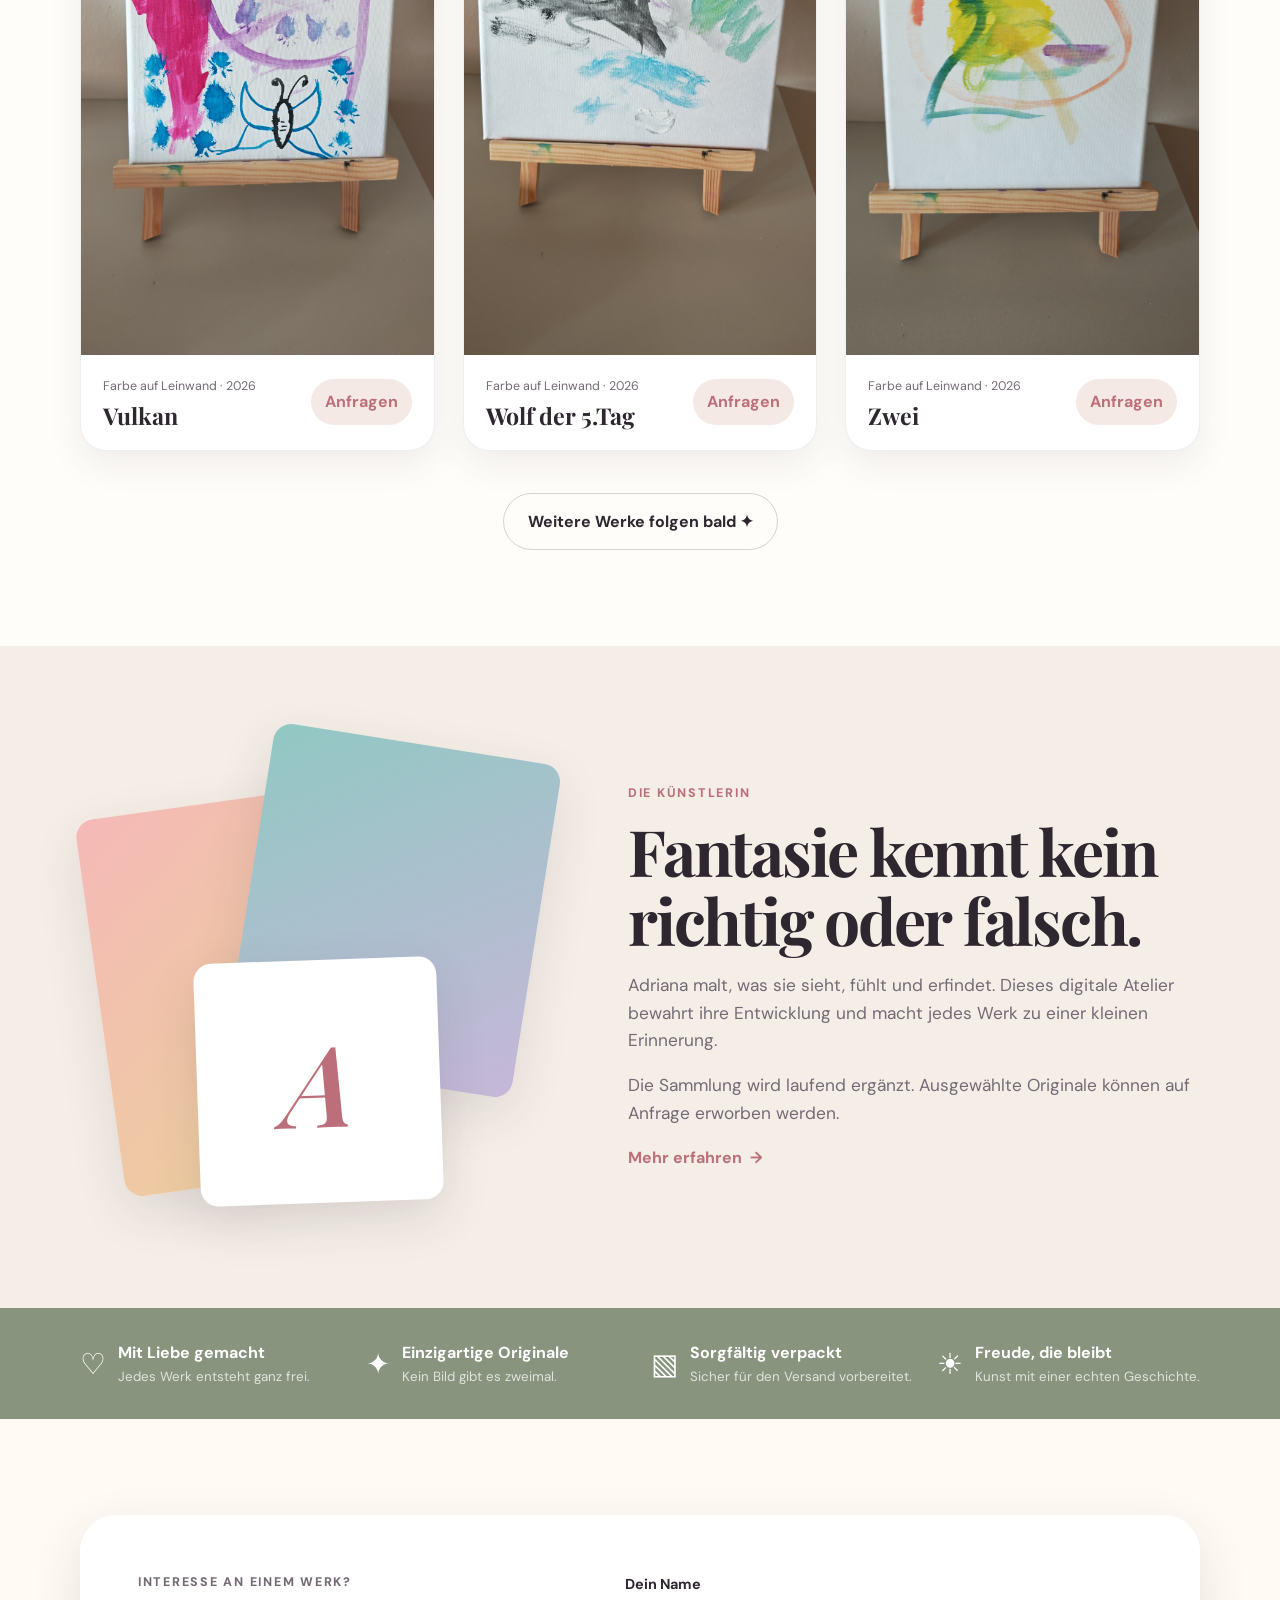
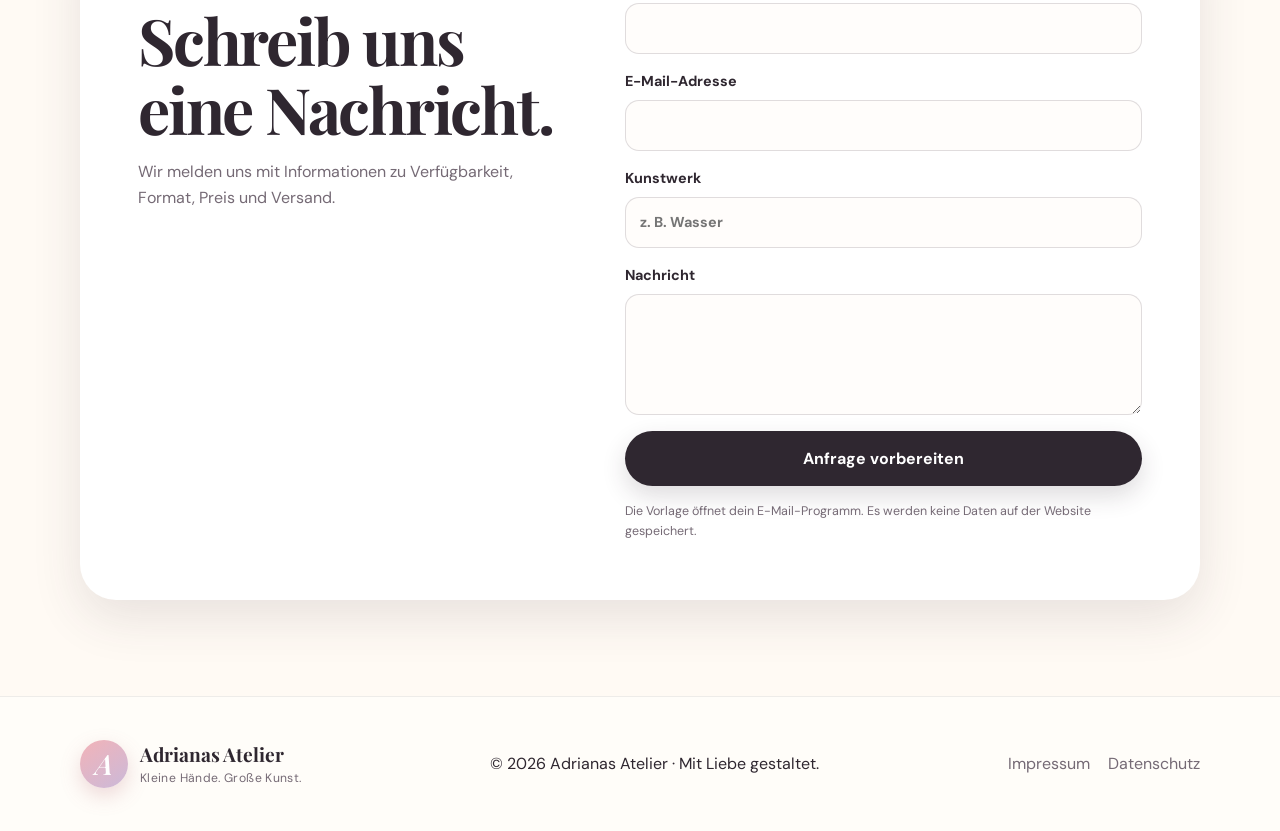
==== commit b9e945d2: "Replace gallery with newly photographed artworks and titles" ====
--- a/index.html
+++ b/index.html
@@ -9,7 +9,7 @@
   <link rel="preconnect" href="https://fonts.gstatic.com" crossorigin />
   <link href="https://fonts.googleapis.com/css2?family=DM+Sans:wght@400;500;600;700&family=Playfair+Display:ital,wght@0,600;1,600&display=swap" rel="stylesheet" />
   <link rel="stylesheet" href="styles.css" />
-  <link rel="stylesheet" href="artworks.css?v=20260711-3" />
+  <link rel="stylesheet" href="artworks.css?v=20260711-4" />
 </head>
 <body>
   <a class="skip-link" href="#main">Zum Inhalt springen</a>
@@ -61,14 +61,12 @@
           <div class="art-frame real-art-frame">
             <img
               class="hero-artwork-photo"
-              src="assets/werke/IMG_20260612_190107.jpg"
-              alt="Adrianas abstraktes Gemälde mit roten, gelben, grünen und violetten Pinselstrichen"
-              width="1536"
-              height="1024"
+              src="assets/werke/Wasser.jpg"
+              alt="Gemälde Wasser von Adriana"
               fetchpriority="high"
             />
           </div>
-          <div class="floating-label">Original von Adriana ✦</div>
+          <div class="floating-label">Wasser · Original von Adriana ✦</div>
         </div>
       </div>
     </section>
@@ -84,64 +82,109 @@
         </div>
 
         <div class="gallery-grid">
-          <article class="art-card">
-            <img
-              class="artwork-photo"
-              src="assets/werke/IMG_20260612_190052.jpg"
-              alt="Abstraktes Gemälde von Adriana mit schwarzen, orangefarbenen, grünen und violetten Pinselstrichen"
-              width="1536"
-              height="1024"
-              loading="lazy"
-            />
-            <div class="art-card-body">
-              <div>
-                <p class="art-meta">Farbe auf Leinwand · 2026</p>
-                <h3>Ohne Titel I</h3>
-              </div>
-              <button class="inquiry-button" type="button" data-artwork="Ohne Titel I">Anfragen</button>
-            </div>
-          </article>
-
           <article class="art-card featured-card">
             <div class="badge">Erstes Atelierwerk</div>
-            <img
-              class="artwork-photo"
-              src="assets/werke/IMG_20260612_190059.jpg"
-              alt="Abstraktes Gemälde von Adriana mit blauen, grünen und gelben Pinselstrichen"
-              width="1536"
-              height="1024"
-              loading="lazy"
-            />
-            <div class="art-card-body">
-              <div>
-                <p class="art-meta">Farbe auf Leinwand · 2026</p>
-                <h3>Ohne Titel II</h3>
-              </div>
-              <button class="inquiry-button" type="button" data-artwork="Ohne Titel II">Anfragen</button>
-            </div>
-          </article>
-
-          <article class="art-card">
-            <img
-              class="artwork-photo artwork-photo-portrait"
-              src="assets/werke/IMG_20260612_190107.jpg"
-              alt="Abstraktes Gemälde von Adriana mit roten, gelben, grünen und violetten Pinselstrichen"
-              width="1536"
-              height="1024"
-              loading="lazy"
-            />
-            <div class="art-card-body">
-              <div>
-                <p class="art-meta">Farbe auf Leinwand · 2026</p>
-                <h3>Ohne Titel III</h3>
-              </div>
-              <button class="inquiry-button" type="button" data-artwork="Ohne Titel III">Anfragen</button>
+            <img class="artwork-photo" src="assets/werke/Wasser.jpg" alt="Gemälde Wasser von Adriana" loading="lazy" />
+            <div class="art-card-body">
+              <div>
+                <p class="art-meta">Farbe auf Leinwand · 2026</p>
+                <h3>Wasser</h3>
+              </div>
+              <button class="inquiry-button" type="button" data-artwork="Wasser">Anfragen</button>
+            </div>
+          </article>
+
+          <article class="art-card">
+            <img class="artwork-photo" src="assets/werke/Ballett.jpg" alt="Gemälde Ballett von Adriana" loading="lazy" />
+            <div class="art-card-body">
+              <div>
+                <p class="art-meta">Farbe auf Leinwand · 2026</p>
+                <h3>Ballett</h3>
+              </div>
+              <button class="inquiry-button" type="button" data-artwork="Ballett">Anfragen</button>
+            </div>
+          </article>
+
+          <article class="art-card">
+            <img class="artwork-photo" src="assets/werke/Die%20Falle.jpg" alt="Gemälde Die Falle von Adriana" loading="lazy" />
+            <div class="art-card-body">
+              <div>
+                <p class="art-meta">Farbe auf Leinwand · 2026</p>
+                <h3>Die Falle</h3>
+              </div>
+              <button class="inquiry-button" type="button" data-artwork="Die Falle">Anfragen</button>
+            </div>
+          </article>
+
+          <article class="art-card">
+            <img class="artwork-photo" src="assets/werke/Giraffe-Flugzeug%26Masche.jpg" alt="Gemälde Giraffe-Flugzeug und Masche von Adriana" loading="lazy" />
+            <div class="art-card-body">
+              <div>
+                <p class="art-meta">Farbe auf Leinwand · 2026</p>
+                <h3>Giraffe-Flugzeug&amp;Masche</h3>
+              </div>
+              <button class="inquiry-button" type="button" data-artwork="Giraffe-Flugzeug&Masche">Anfragen</button>
+            </div>
+          </article>
+
+          <article class="art-card">
+            <img class="artwork-photo" src="assets/werke/Rolle.jpg" alt="Gemälde Rolle von Adriana" loading="lazy" />
+            <div class="art-card-body">
+              <div>
+                <p class="art-meta">Farbe auf Leinwand · 2026</p>
+                <h3>Rolle</h3>
+              </div>
+              <button class="inquiry-button" type="button" data-artwork="Rolle">Anfragen</button>
+            </div>
+          </article>
+
+          <article class="art-card">
+            <img class="artwork-photo" src="assets/werke/Tag.jpg" alt="Gemälde Tag von Adriana" loading="lazy" />
+            <div class="art-card-body">
+              <div>
+                <p class="art-meta">Farbe auf Leinwand · 2026</p>
+                <h3>Tag</h3>
+              </div>
+              <button class="inquiry-button" type="button" data-artwork="Tag">Anfragen</button>
+            </div>
+          </article>
+
+          <article class="art-card">
+            <img class="artwork-photo" src="assets/werke/Vulkan.jpg" alt="Gemälde Vulkan von Adriana" loading="lazy" />
+            <div class="art-card-body">
+              <div>
+                <p class="art-meta">Farbe auf Leinwand · 2026</p>
+                <h3>Vulkan</h3>
+              </div>
+              <button class="inquiry-button" type="button" data-artwork="Vulkan">Anfragen</button>
+            </div>
+          </article>
+
+          <article class="art-card">
+            <img class="artwork-photo" src="assets/werke/Wolf%20der%205.Tag.jpg" alt="Gemälde Wolf der 5. Tag von Adriana" loading="lazy" />
+            <div class="art-card-body">
+              <div>
+                <p class="art-meta">Farbe auf Leinwand · 2026</p>
+                <h3>Wolf der 5.Tag</h3>
+              </div>
+              <button class="inquiry-button" type="button" data-artwork="Wolf der 5.Tag">Anfragen</button>
+            </div>
+          </article>
+
+          <article class="art-card">
+            <img class="artwork-photo" src="assets/werke/Zwei.jpg" alt="Gemälde Zwei von Adriana" loading="lazy" />
+            <div class="art-card-body">
+              <div>
+                <p class="art-meta">Farbe auf Leinwand · 2026</p>
+                <h3>Zwei</h3>
+              </div>
+              <button class="inquiry-button" type="button" data-artwork="Zwei">Anfragen</button>
             </div>
           </article>
         </div>
 
         <div class="center-action">
-          <button class="button button-outline" type="button" id="show-more">Mehr Werke anzeigen</button>
+          <button class="button button-outline" type="button" id="show-more">Weitere Werke folgen bald ✦</button>
         </div>
       </div>
     </section>
@@ -190,7 +233,7 @@
           </label>
           <label>
             Kunstwerk
-            <input id="artwork-field" type="text" name="artwork" placeholder="z. B. Ohne Titel I" />
+            <input id="artwork-field" type="text" name="artwork" placeholder="z. B. Wasser" />
           </label>
           <label>
             Nachricht
--- a/artworks.css
+++ b/artworks.css
@@ -36,6 +36,10 @@
   align-self: start;
 }
 
+.featured-card {
+  order: -1;
+}
+
 @media (max-width: 620px) {
   .real-art-frame {
     width: min(100%, 390px);
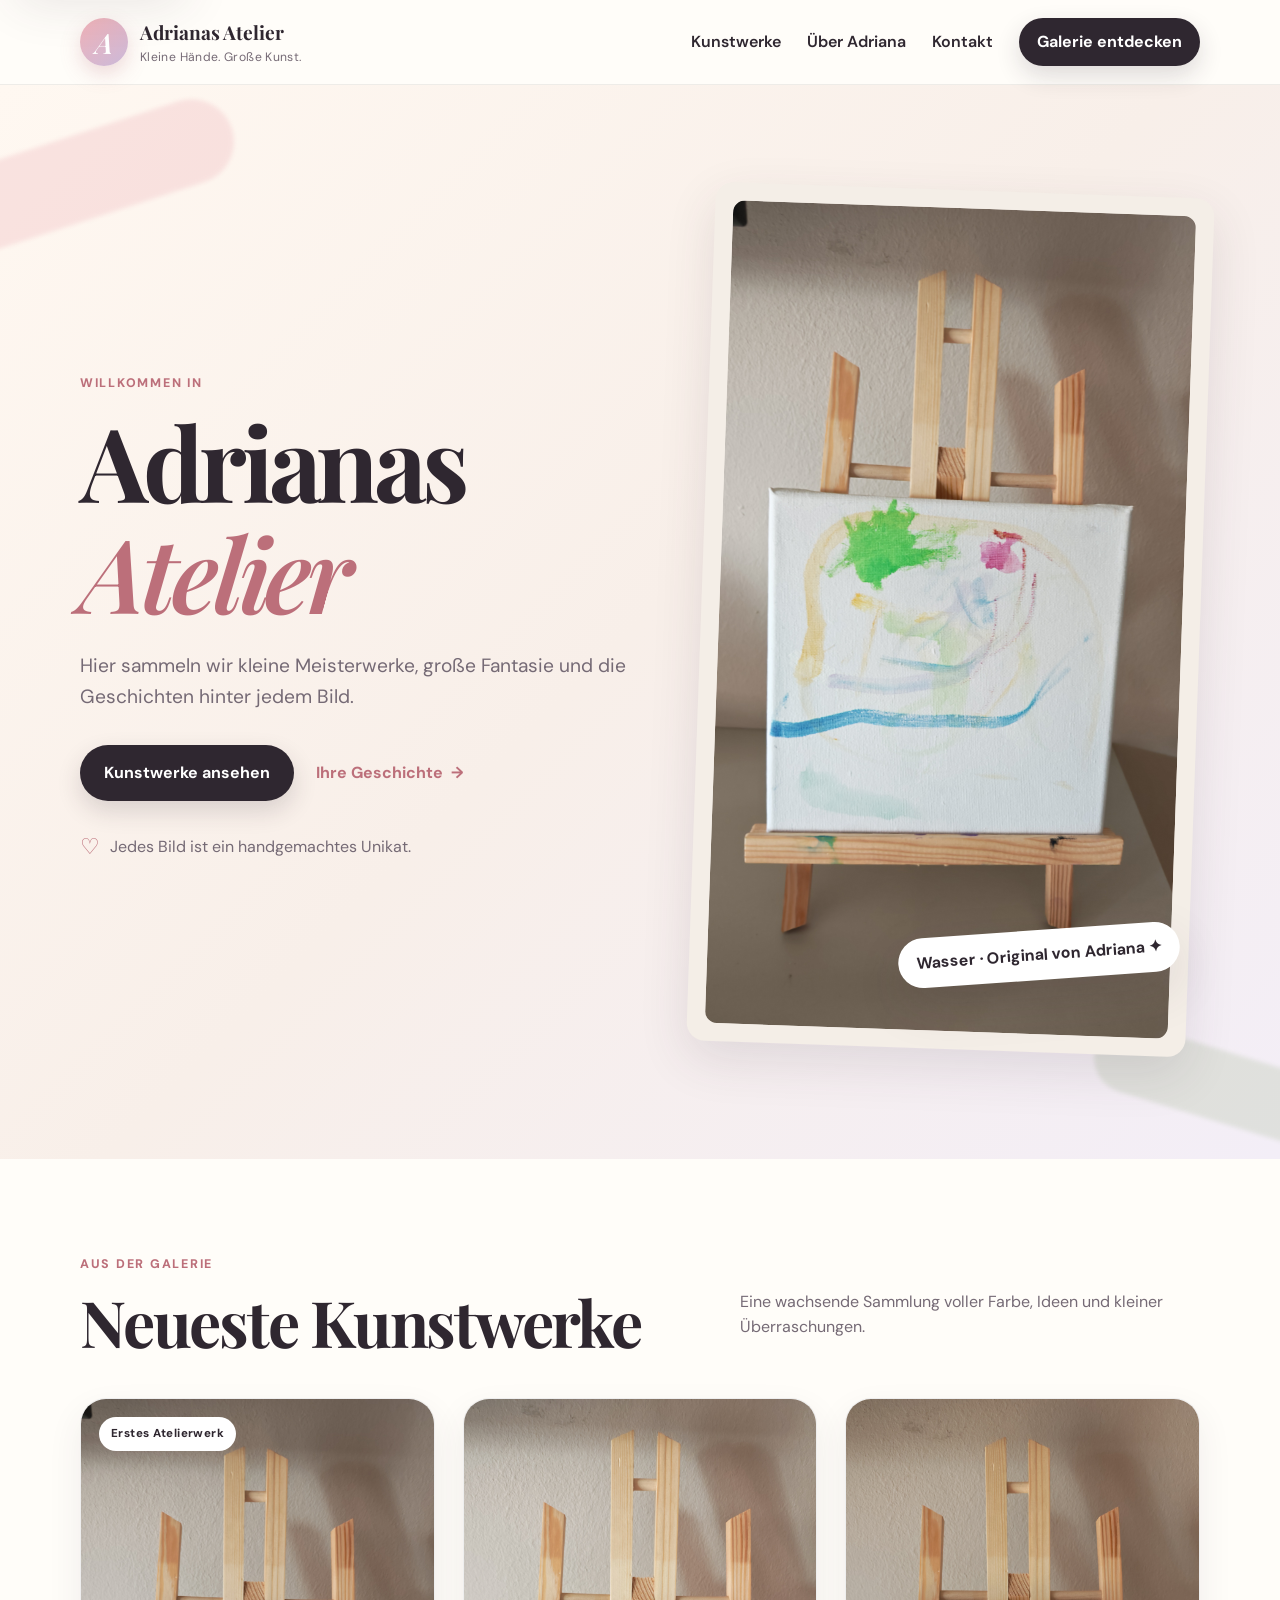
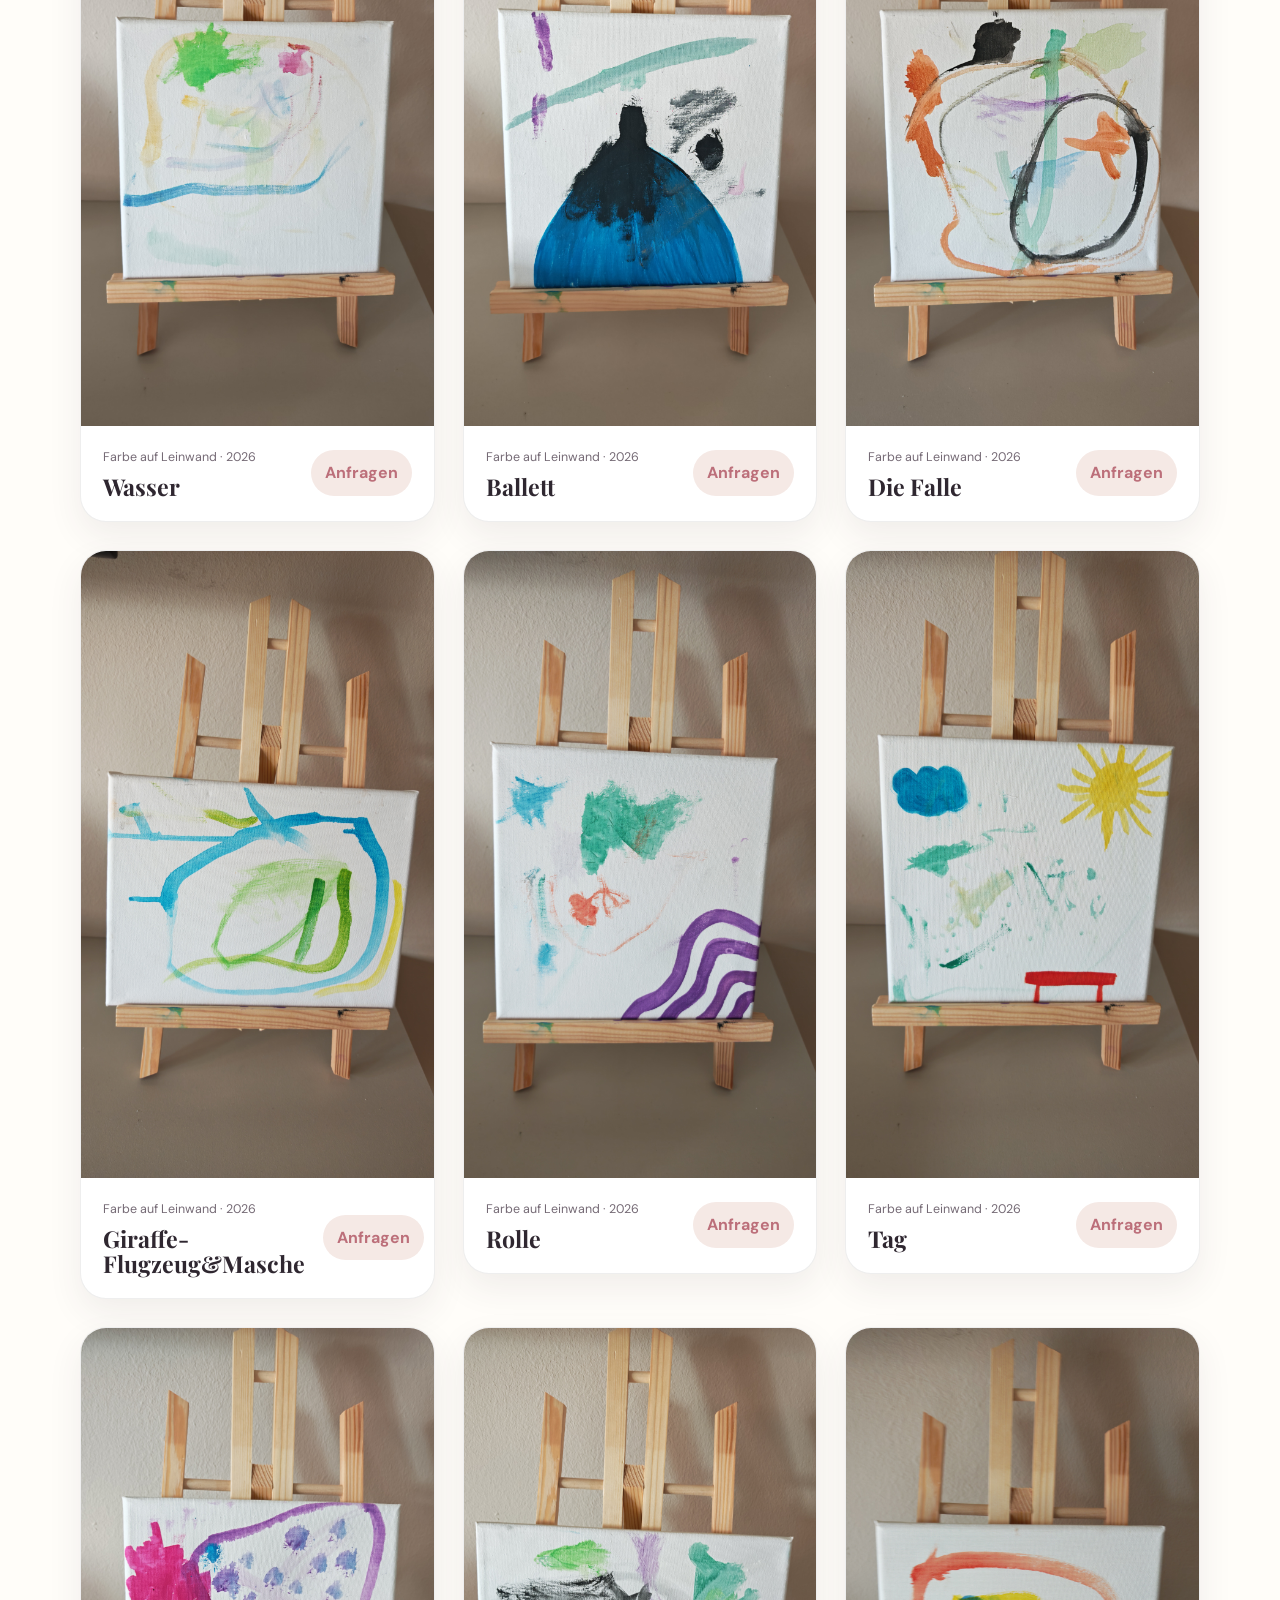
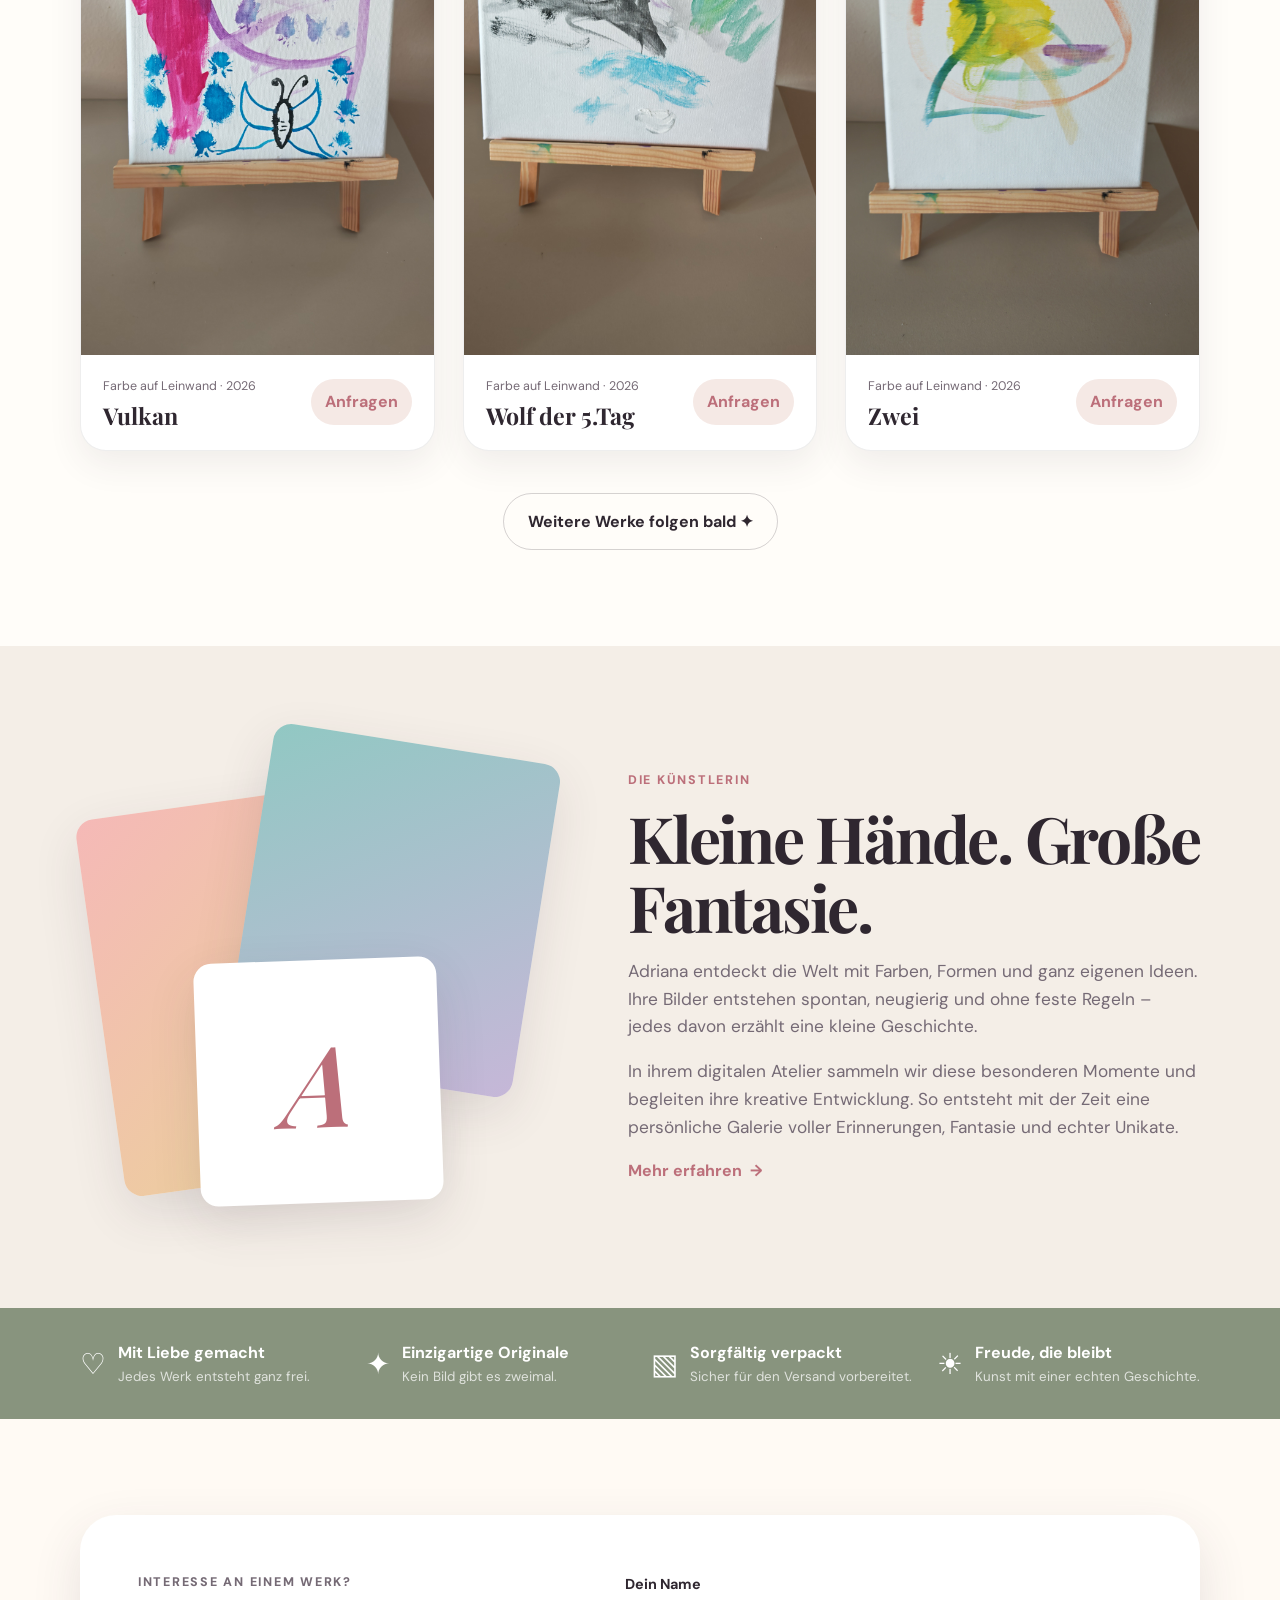
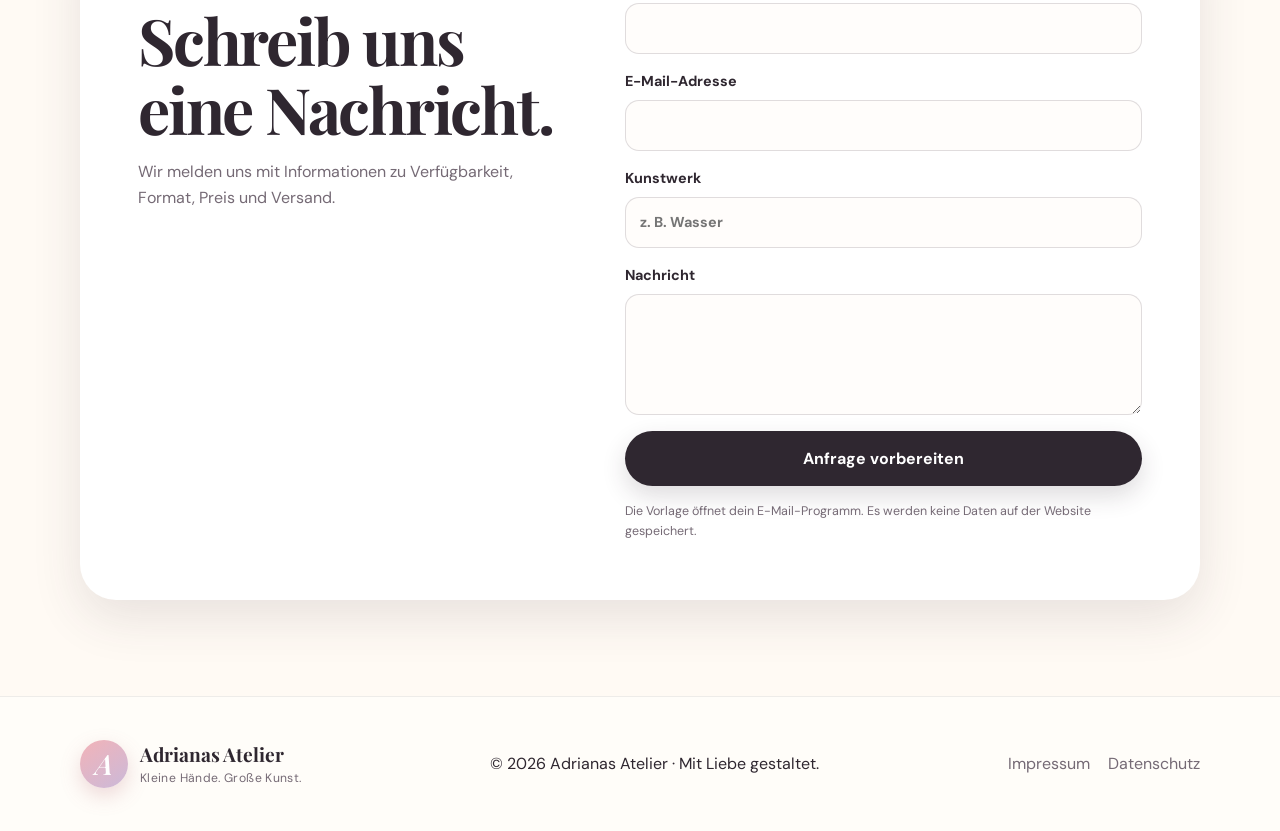
==== commit 07d80f8e: "Update artist introduction text" ====
--- a/index.html
+++ b/index.html
@@ -198,9 +198,9 @@
         </div>
         <div class="about-copy">
           <p class="eyebrow">Die Künstlerin</p>
-          <h2>Fantasie kennt kein richtig oder falsch.</h2>
-          <p>Adriana malt, was sie sieht, fühlt und erfindet. Dieses digitale Atelier bewahrt ihre Entwicklung und macht jedes Werk zu einer kleinen Erinnerung.</p>
-          <p>Die Sammlung wird laufend ergänzt. Ausgewählte Originale können auf Anfrage erworben werden.</p>
+          <h2>Kleine Hände. Große Fantasie.</h2>
+          <p>Adriana entdeckt die Welt mit Farben, Formen und ganz eigenen Ideen. Ihre Bilder entstehen spontan, neugierig und ohne feste Regeln – jedes davon erzählt eine kleine Geschichte.</p>
+          <p>In ihrem digitalen Atelier sammeln wir diese besonderen Momente und begleiten ihre kreative Entwicklung. So entsteht mit der Zeit eine persönliche Galerie voller Erinnerungen, Fantasie und echter Unikate.</p>
           <a class="text-link" href="#kontakt">Mehr erfahren <span aria-hidden="true">→</span></a>
         </div>
       </div>
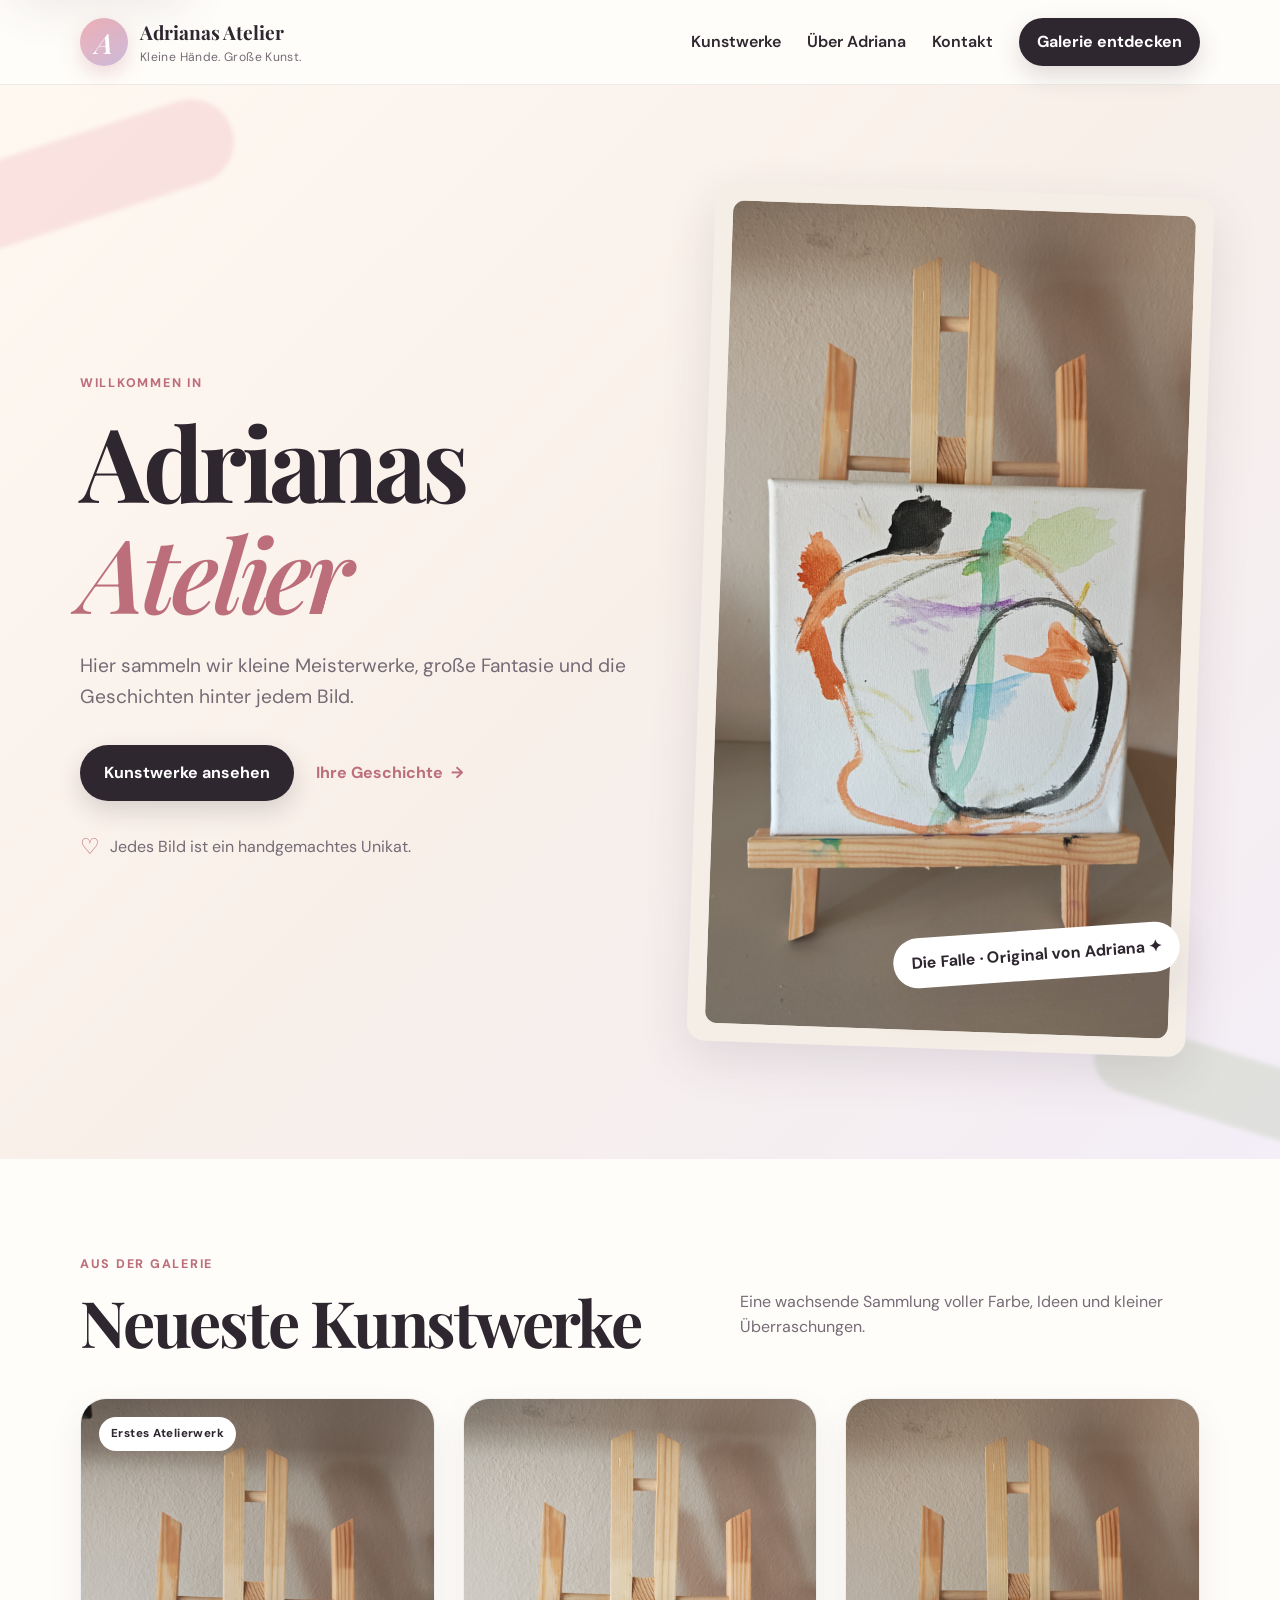
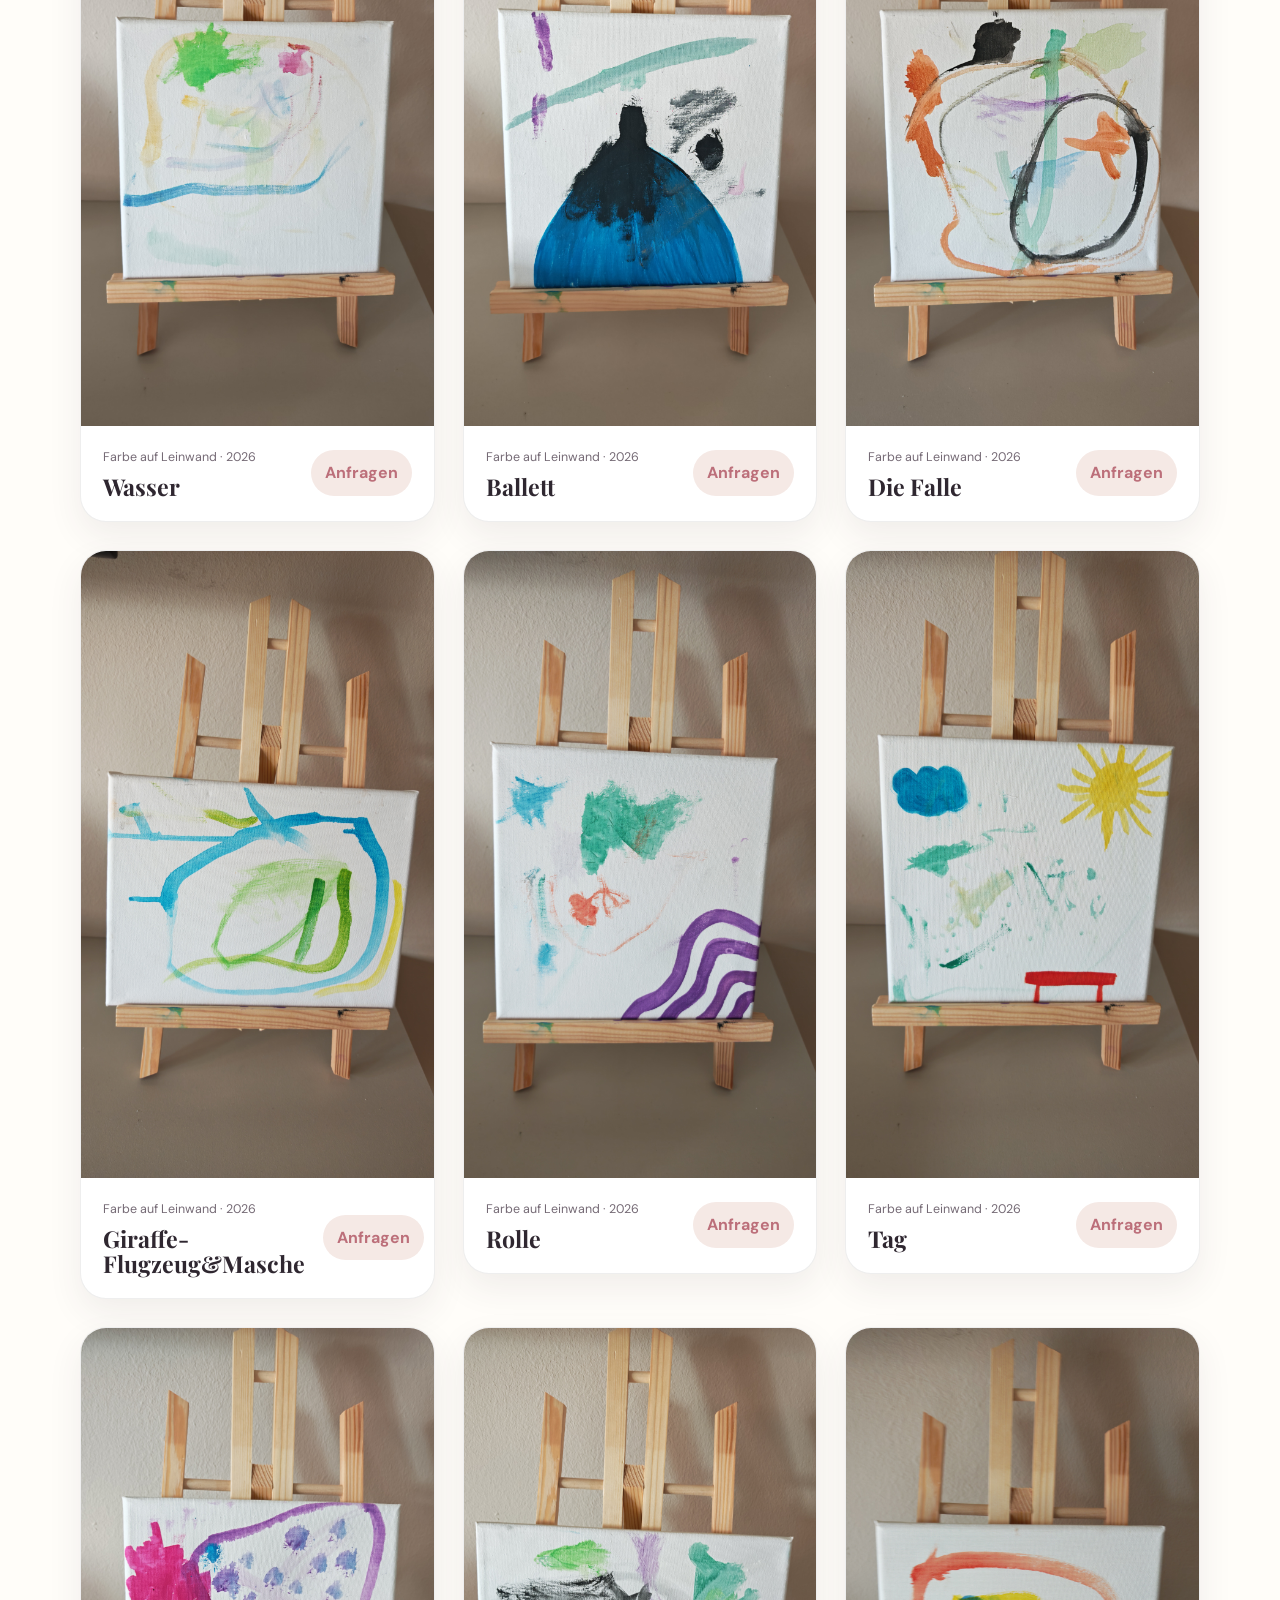
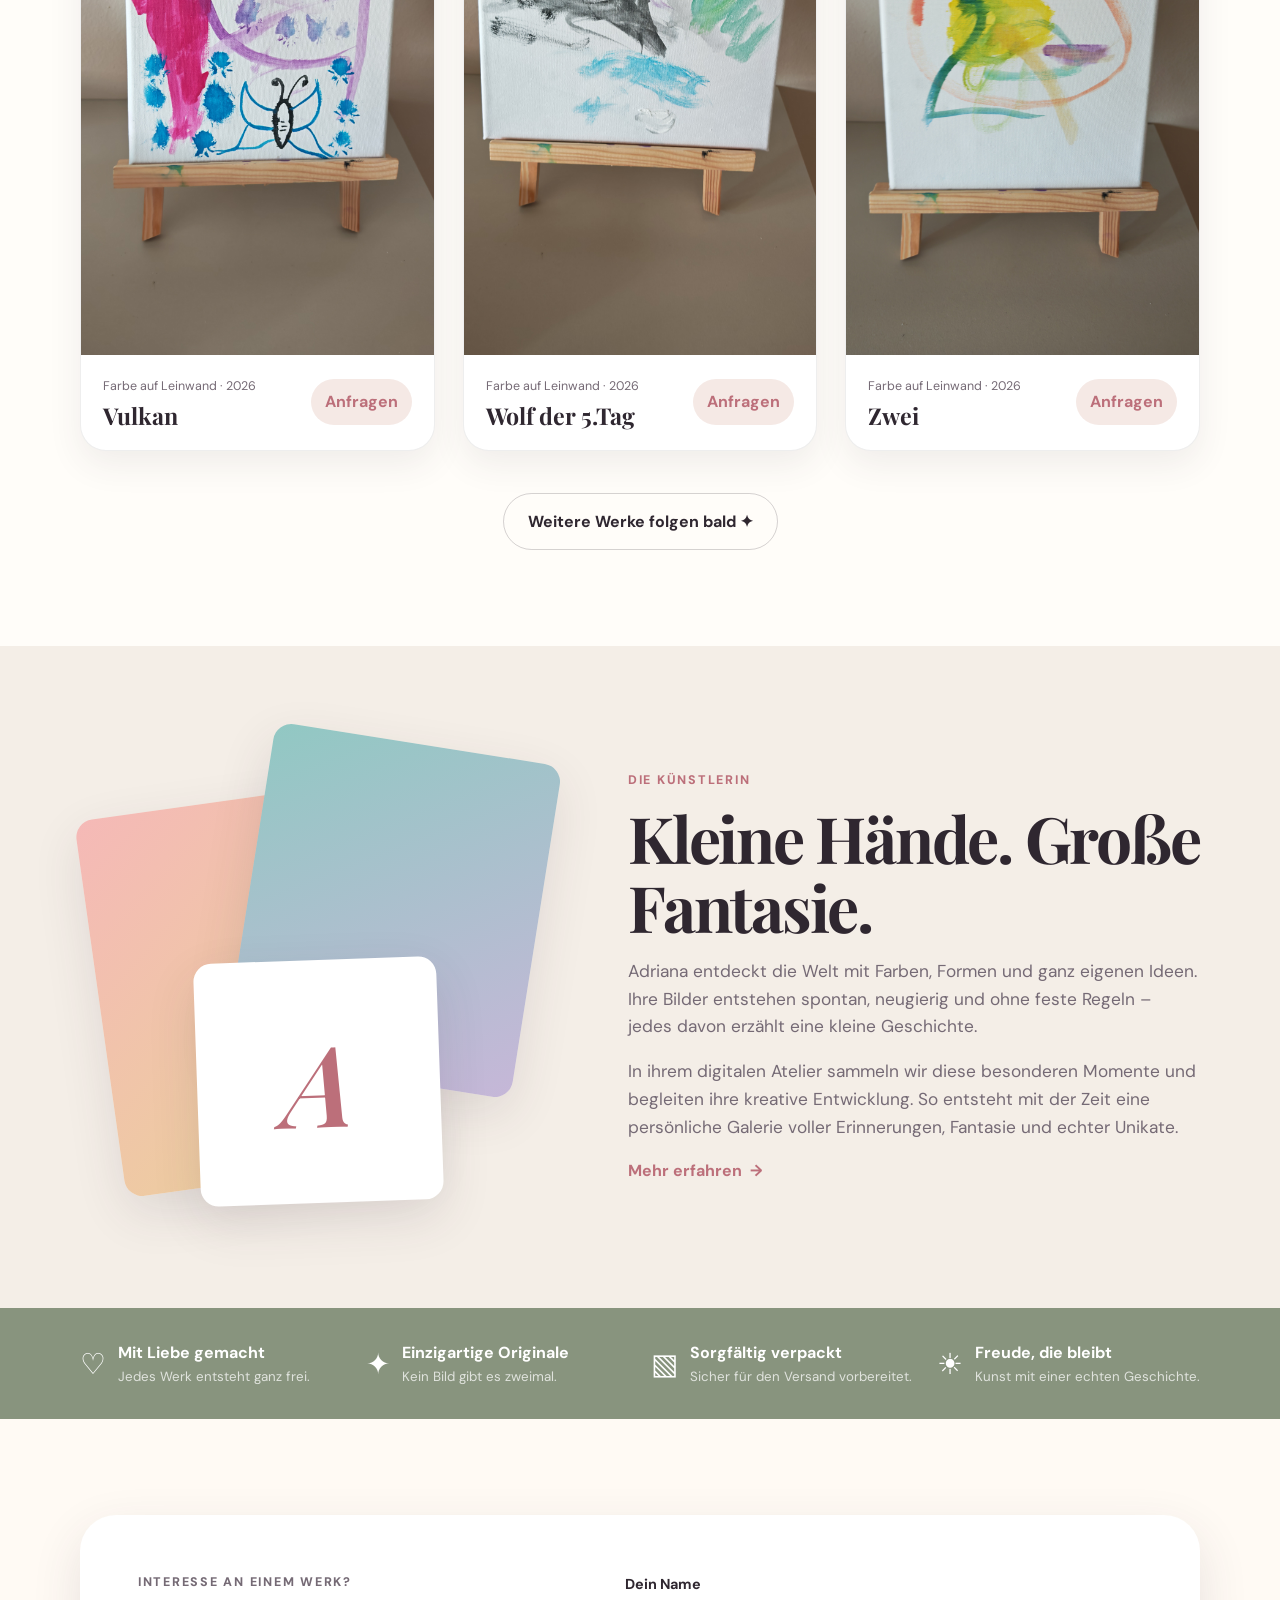
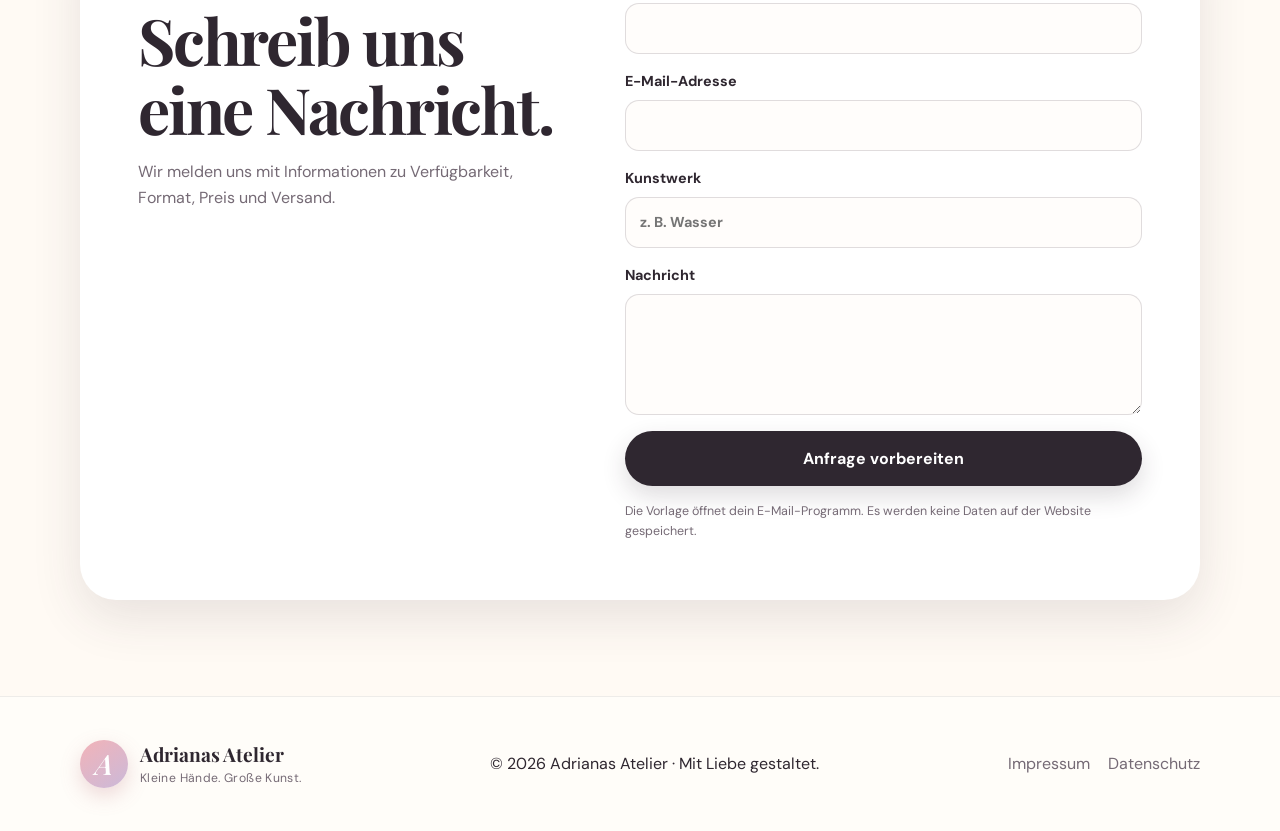
==== commit f97ab2ca: "Use Die Falle as hero artwork" ====
--- a/index.html
+++ b/index.html
@@ -61,12 +61,12 @@
           <div class="art-frame real-art-frame">
             <img
               class="hero-artwork-photo"
-              src="assets/werke/Wasser.jpg"
-              alt="Gemälde Wasser von Adriana"
+              src="assets/werke/Die%20Falle.jpg"
+              alt="Gemälde Die Falle von Adriana"
               fetchpriority="high"
             />
           </div>
-          <div class="floating-label">Wasser · Original von Adriana ✦</div>
+          <div class="floating-label">Die Falle · Original von Adriana ✦</div>
         </div>
       </div>
     </section>
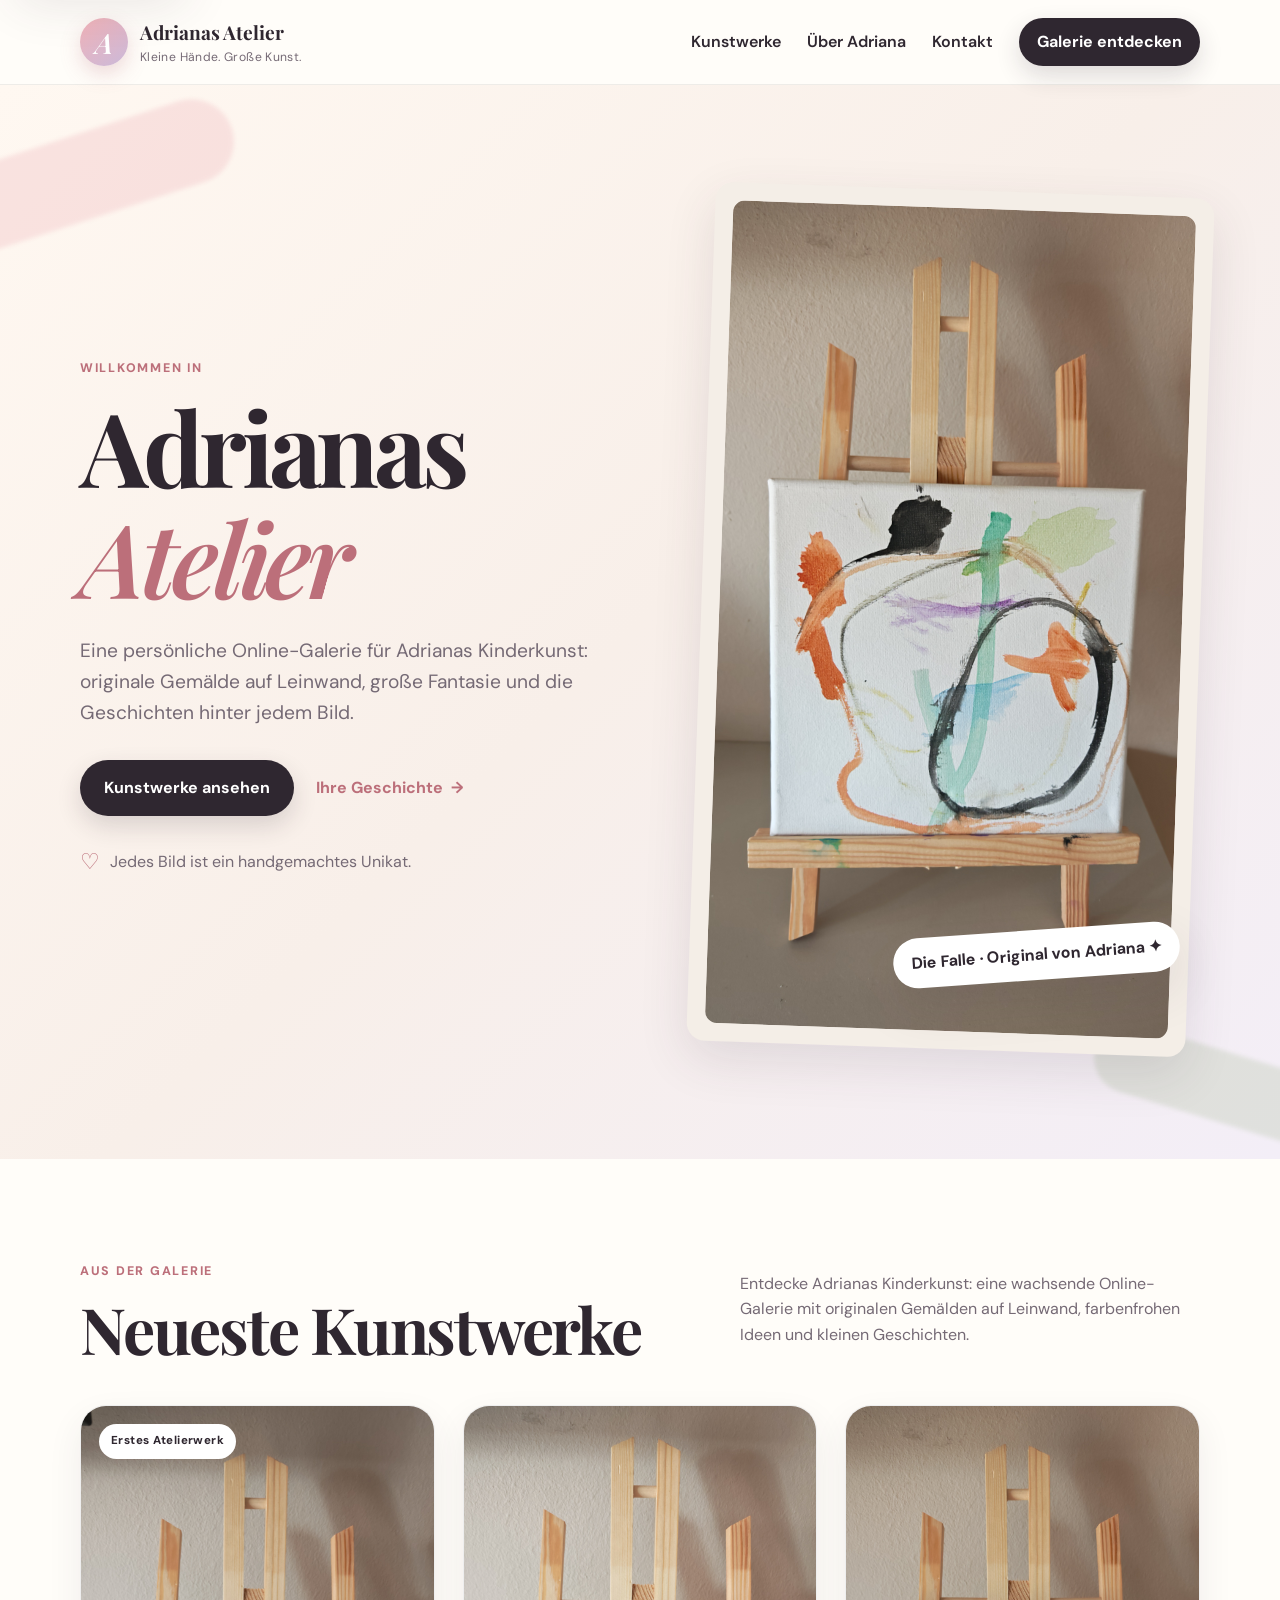
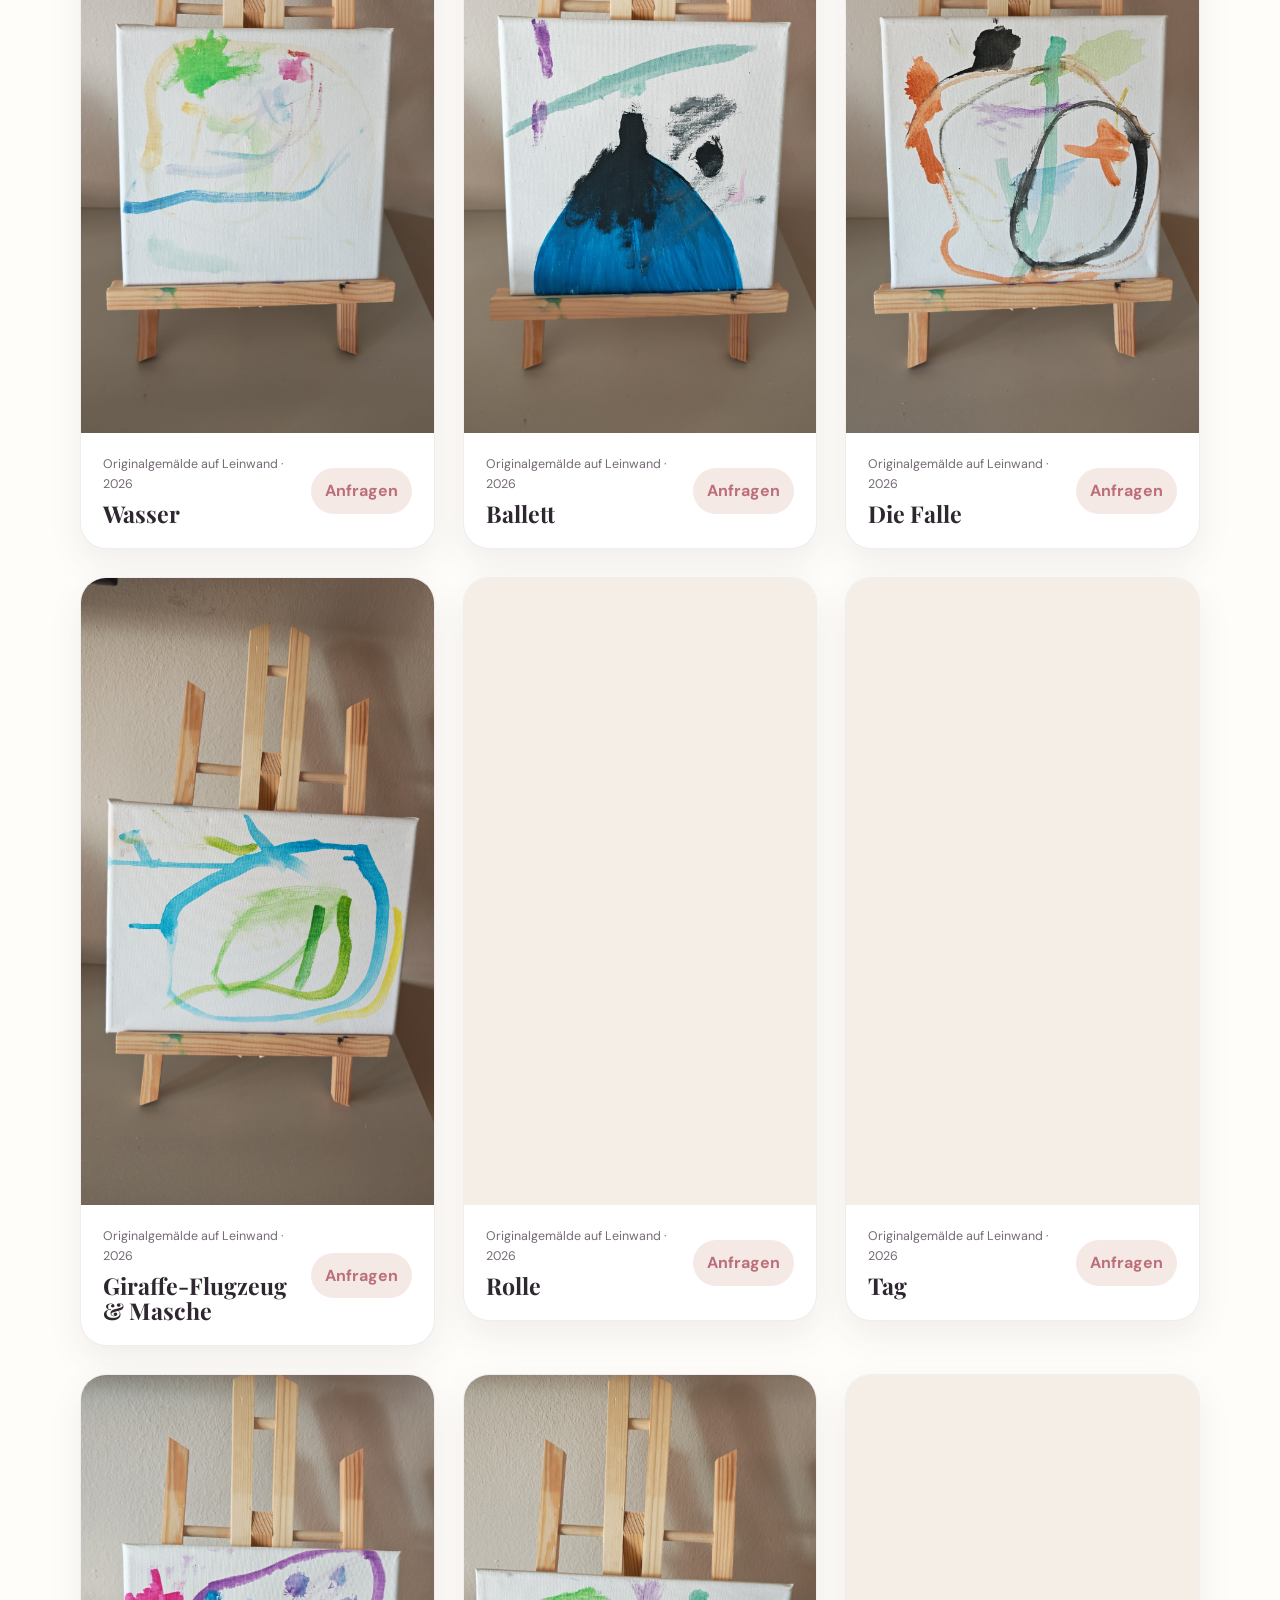
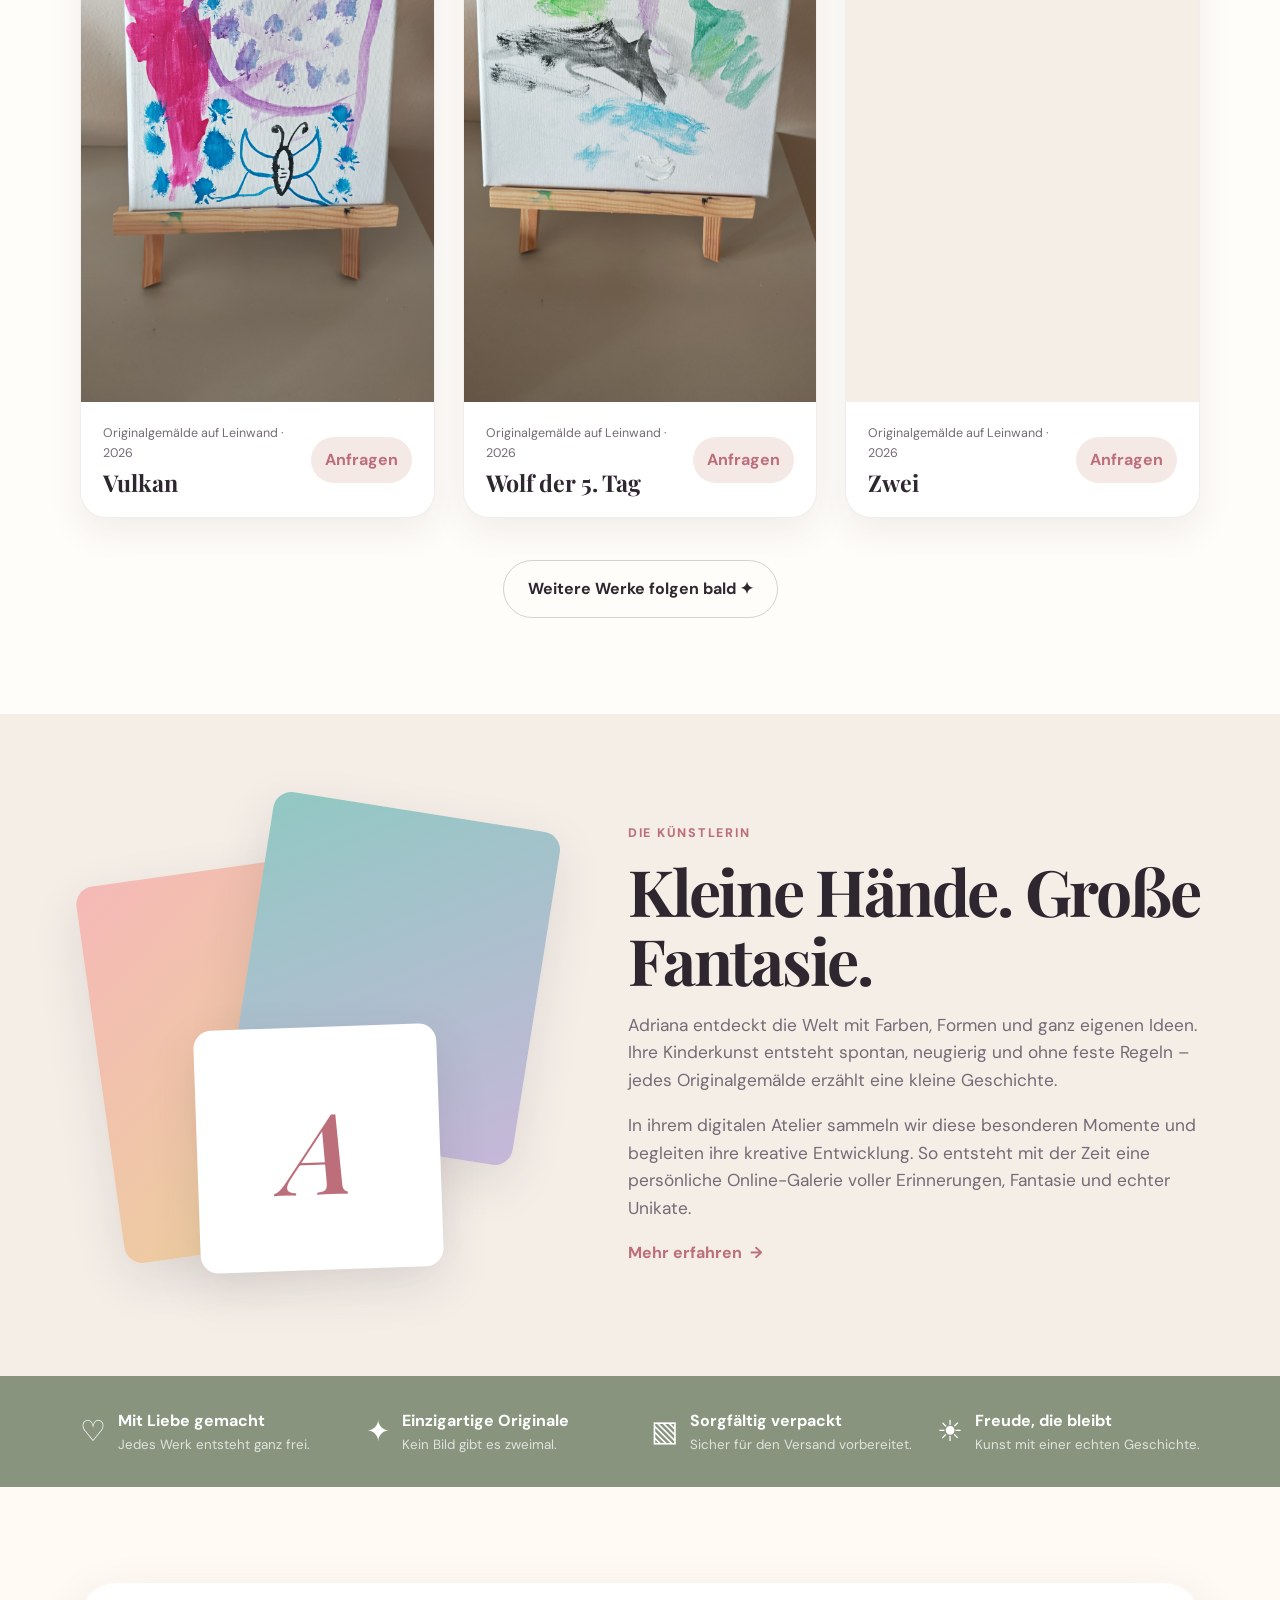
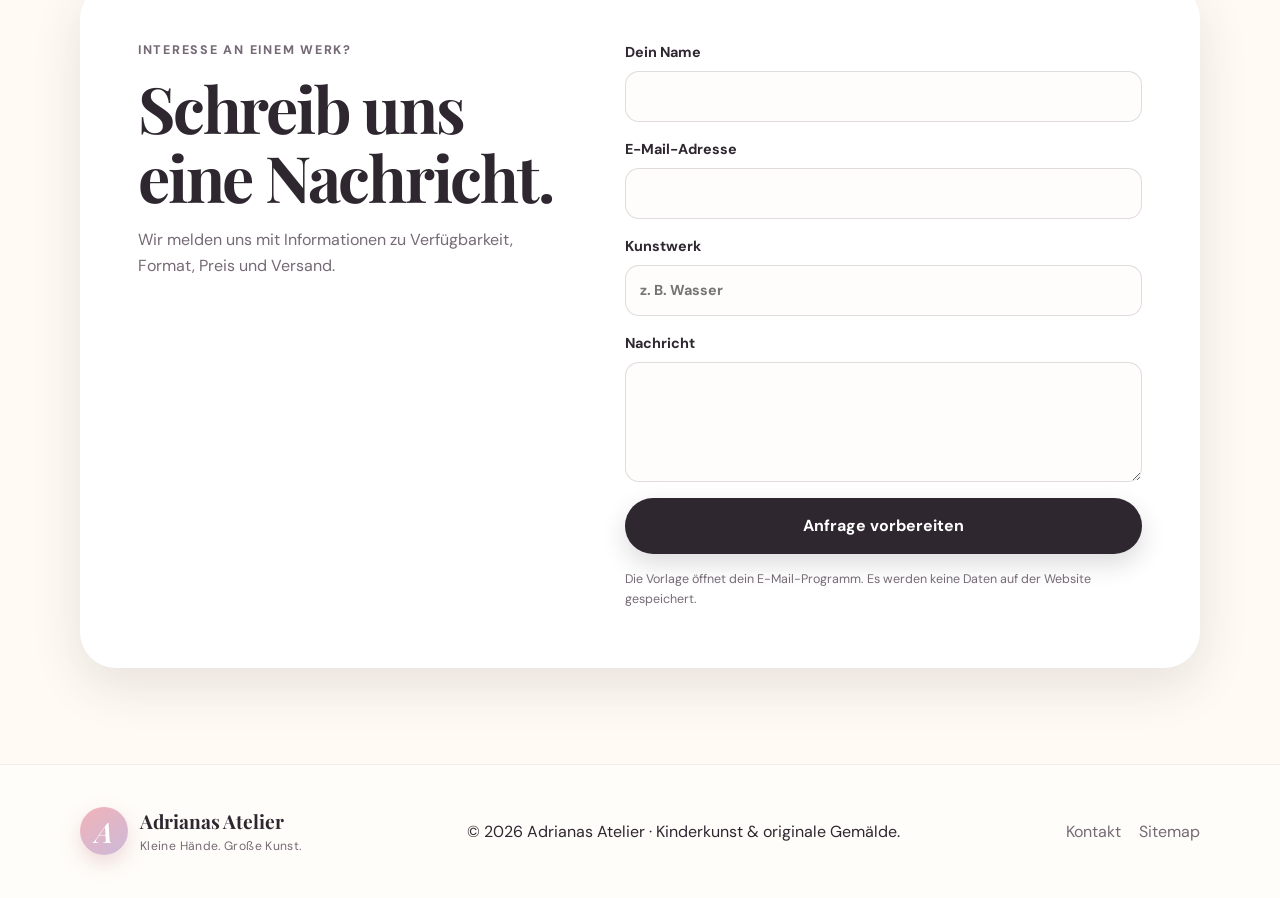
==== commit 433d2f92: "Improve metadata, structured data, image SEO and page content" ====
--- a/index.html
+++ b/index.html
@@ -1,15 +1,236 @@
 <!DOCTYPE html>
-<html lang="de">
+<html lang="de-AT">
 <head>
   <meta charset="UTF-8" />
   <meta name="viewport" content="width=device-width, initial-scale=1.0" />
-  <meta name="description" content="Adrianas Atelier – eine liebevoll kuratierte Sammlung kleiner Kunstwerke." />
-  <title>Adrianas Atelier</title>
+
+  <title>Adrianas Atelier | Kinderkunst &amp; originale Gemälde</title>
+  <meta name="description" content="Entdecke die farbenfrohen Originalgemälde von Adriana: eine liebevoll kuratierte Online-Galerie für Kinderkunst, kreative Geschichten und einzigartige Werke auf Leinwand." />
+  <meta name="robots" content="index, follow, max-image-preview:large, max-snippet:-1, max-video-preview:-1" />
+  <meta name="author" content="Adrianas Atelier" />
+  <meta name="theme-color" content="#fffaf4" />
+
+  <link rel="canonical" href="https://adrianas-atelier.com/" />
+  <link rel="alternate" hreflang="de-AT" href="https://adrianas-atelier.com/" />
+  <link rel="alternate" hreflang="x-default" href="https://adrianas-atelier.com/" />
+  <link rel="icon" type="image/svg+xml" href="/favicon.svg" />
+  <link rel="sitemap" type="application/xml" href="/sitemap.xml" />
+  <link rel="preload" as="image" href="/assets/werke/Die%20Falle.jpg" fetchpriority="high" />
+
+  <meta property="og:type" content="website" />
+  <meta property="og:locale" content="de_AT" />
+  <meta property="og:site_name" content="Adrianas Atelier" />
+  <meta property="og:title" content="Adrianas Atelier | Kinderkunst &amp; originale Gemälde" />
+  <meta property="og:description" content="Eine persönliche Online-Galerie mit Adrianas farbenfrohen Originalgemälden, kreativen Geschichten und einzigartiger Kinderkunst." />
+  <meta property="og:url" content="https://adrianas-atelier.com/" />
+  <meta property="og:image" content="https://adrianas-atelier.com/assets/werke/Die%20Falle.jpg" />
+  <meta property="og:image:alt" content="Das Kinderkunst-Gemälde Die Falle von Adriana auf einer Staffelei" />
+
+  <meta name="twitter:card" content="summary_large_image" />
+  <meta name="twitter:title" content="Adrianas Atelier | Kinderkunst &amp; originale Gemälde" />
+  <meta name="twitter:description" content="Entdecke Adrianas farbenfrohe Originalgemälde und die kleinen Geschichten hinter ihrer Kinderkunst." />
+  <meta name="twitter:image" content="https://adrianas-atelier.com/assets/werke/Die%20Falle.jpg" />
+  <meta name="twitter:image:alt" content="Das Kinderkunst-Gemälde Die Falle von Adriana auf einer Staffelei" />
+
   <link rel="preconnect" href="https://fonts.googleapis.com" />
   <link rel="preconnect" href="https://fonts.gstatic.com" crossorigin />
-  <link href="https://fonts.googleapis.com/css2?family=DM+Sans:wght@400;500;600;700&family=Playfair+Display:ital,wght@0,600;1,600&display=swap" rel="stylesheet" />
+  <link href="https://fonts.googleapis.com/css2?family=DM+Sans:wght@400;500;600;700&amp;family=Playfair+Display:ital,wght@0,600;1,600&amp;display=swap" rel="stylesheet" />
   <link rel="stylesheet" href="styles.css" />
-  <link rel="stylesheet" href="artworks.css?v=20260711-4" />
+  <link rel="stylesheet" href="artworks.css?v=20260715-seo" />
+
+  <script type="application/ld+json">
+  {
+    "@context": "https://schema.org",
+    "@graph": [
+      {
+        "@type": "WebSite",
+        "@id": "https://adrianas-atelier.com/#website",
+        "url": "https://adrianas-atelier.com/",
+        "name": "Adrianas Atelier",
+        "description": "Eine liebevoll kuratierte Online-Galerie für Adrianas Kinderkunst und originale Gemälde.",
+        "inLanguage": "de-AT",
+        "publisher": {
+          "@id": "https://adrianas-atelier.com/#organization"
+        }
+      },
+      {
+        "@type": "Organization",
+        "@id": "https://adrianas-atelier.com/#organization",
+        "name": "Adrianas Atelier",
+        "url": "https://adrianas-atelier.com/",
+        "logo": {
+          "@type": "ImageObject",
+          "url": "https://adrianas-atelier.com/favicon.svg",
+          "width": 48,
+          "height": 48
+        }
+      },
+      {
+        "@type": "Person",
+        "@id": "https://adrianas-atelier.com/#artist",
+        "name": "Adriana",
+        "jobTitle": "Junge Künstlerin"
+      },
+      {
+        "@type": "ImageGallery",
+        "@id": "https://adrianas-atelier.com/#webpage",
+        "url": "https://adrianas-atelier.com/",
+        "name": "Adrianas Atelier – Kinderkunst & originale Gemälde",
+        "description": "Eine persönliche Galerie mit farbenfrohen Originalgemälden von Adriana.",
+        "isPartOf": {
+          "@id": "https://adrianas-atelier.com/#website"
+        },
+        "about": {
+          "@id": "https://adrianas-atelier.com/#artist"
+        },
+        "primaryImageOfPage": {
+          "@id": "https://adrianas-atelier.com/#hero-image"
+        },
+        "mainEntity": {
+          "@id": "https://adrianas-atelier.com/#gallery"
+        },
+        "inLanguage": "de-AT"
+      },
+      {
+        "@type": "ImageObject",
+        "@id": "https://adrianas-atelier.com/#hero-image",
+        "contentUrl": "https://adrianas-atelier.com/assets/werke/Die%20Falle.jpg",
+        "name": "Die Falle",
+        "caption": "Das Originalgemälde Die Falle von Adriana.",
+        "creator": {
+          "@id": "https://adrianas-atelier.com/#artist"
+        },
+        "creditText": "Adrianas Atelier",
+        "copyrightNotice": "© Adrianas Atelier"
+      },
+      {
+        "@type": "ItemList",
+        "@id": "https://adrianas-atelier.com/#gallery",
+        "name": "Kunstwerke von Adriana",
+        "numberOfItems": 9,
+        "itemListElement": [
+          {
+            "@type": "ListItem",
+            "position": 1,
+            "item": {
+              "@type": "VisualArtwork",
+              "name": "Wasser",
+              "artform": "Malerei",
+              "artMedium": "Farbe auf Leinwand",
+              "dateCreated": "2026",
+              "creator": { "@id": "https://adrianas-atelier.com/#artist" },
+              "image": "https://adrianas-atelier.com/assets/werke/Wasser.jpg"
+            }
+          },
+          {
+            "@type": "ListItem",
+            "position": 2,
+            "item": {
+              "@type": "VisualArtwork",
+              "name": "Ballett",
+              "artform": "Malerei",
+              "artMedium": "Farbe auf Leinwand",
+              "dateCreated": "2026",
+              "creator": { "@id": "https://adrianas-atelier.com/#artist" },
+              "image": "https://adrianas-atelier.com/assets/werke/Ballett.jpg"
+            }
+          },
+          {
+            "@type": "ListItem",
+            "position": 3,
+            "item": {
+              "@type": "VisualArtwork",
+              "name": "Die Falle",
+              "artform": "Malerei",
+              "artMedium": "Farbe auf Leinwand",
+              "dateCreated": "2026",
+              "creator": { "@id": "https://adrianas-atelier.com/#artist" },
+              "image": "https://adrianas-atelier.com/assets/werke/Die%20Falle.jpg"
+            }
+          },
+          {
+            "@type": "ListItem",
+            "position": 4,
+            "item": {
+              "@type": "VisualArtwork",
+              "name": "Giraffe-Flugzeug & Masche",
+              "artform": "Malerei",
+              "artMedium": "Farbe auf Leinwand",
+              "dateCreated": "2026",
+              "creator": { "@id": "https://adrianas-atelier.com/#artist" },
+              "image": "https://adrianas-atelier.com/assets/werke/Giraffe-Flugzeug%26Masche.jpg"
+            }
+          },
+          {
+            "@type": "ListItem",
+            "position": 5,
+            "item": {
+              "@type": "VisualArtwork",
+              "name": "Rolle",
+              "artform": "Malerei",
+              "artMedium": "Farbe auf Leinwand",
+              "dateCreated": "2026",
+              "creator": { "@id": "https://adrianas-atelier.com/#artist" },
+              "image": "https://adrianas-atelier.com/assets/werke/Rolle.jpg"
+            }
+          },
+          {
+            "@type": "ListItem",
+            "position": 6,
+            "item": {
+              "@type": "VisualArtwork",
+              "name": "Tag",
+              "artform": "Malerei",
+              "artMedium": "Farbe auf Leinwand",
+              "dateCreated": "2026",
+              "creator": { "@id": "https://adrianas-atelier.com/#artist" },
+              "image": "https://adrianas-atelier.com/assets/werke/Tag.jpg"
+            }
+          },
+          {
+            "@type": "ListItem",
+            "position": 7,
+            "item": {
+              "@type": "VisualArtwork",
+              "name": "Vulkan",
+              "artform": "Malerei",
+              "artMedium": "Farbe auf Leinwand",
+              "dateCreated": "2026",
+              "creator": { "@id": "https://adrianas-atelier.com/#artist" },
+              "image": "https://adrianas-atelier.com/assets/werke/Vulkan.jpg"
+            }
+          },
+          {
+            "@type": "ListItem",
+            "position": 8,
+            "item": {
+              "@type": "VisualArtwork",
+              "name": "Wolf der 5. Tag",
+              "artform": "Malerei",
+              "artMedium": "Farbe auf Leinwand",
+              "dateCreated": "2026",
+              "creator": { "@id": "https://adrianas-atelier.com/#artist" },
+              "image": "https://adrianas-atelier.com/assets/werke/Wolf%20der%205.Tag.jpg"
+            }
+          },
+          {
+            "@type": "ListItem",
+            "position": 9,
+            "item": {
+              "@type": "VisualArtwork",
+              "name": "Zwei",
+              "artform": "Malerei",
+              "artMedium": "Farbe auf Leinwand",
+              "dateCreated": "2026",
+              "creator": { "@id": "https://adrianas-atelier.com/#artist" },
+              "image": "https://adrianas-atelier.com/assets/werke/Zwei.jpg"
+            }
+          }
+        ]
+      }
+    ]
+  }
+  </script>
 </head>
 <body>
   <a class="skip-link" href="#main">Zum Inhalt springen</a>
@@ -46,7 +267,7 @@
         <div class="hero-copy">
           <p class="eyebrow">Willkommen in</p>
           <h1>Adrianas <em>Atelier</em></h1>
-          <p class="hero-lead">Hier sammeln wir kleine Meisterwerke, große Fantasie und die Geschichten hinter jedem Bild.</p>
+          <p class="hero-lead">Eine persönliche Online-Galerie für Adrianas Kinderkunst: originale Gemälde auf Leinwand, große Fantasie und die Geschichten hinter jedem Bild.</p>
           <div class="hero-actions">
             <a class="button" href="#werke">Kunstwerke ansehen</a>
             <a class="text-link" href="#ueber">Ihre Geschichte <span aria-hidden="true">→</span></a>
@@ -62,8 +283,9 @@
             <img
               class="hero-artwork-photo"
               src="assets/werke/Die%20Falle.jpg"
-              alt="Gemälde Die Falle von Adriana"
+              alt="Kinderkunst-Gemälde „Die Falle“ von Adriana, Original auf Leinwand"
               fetchpriority="high"
+              decoding="async"
             />
           </div>
           <div class="floating-label">Die Falle · Original von Adriana ✦</div>
@@ -78,104 +300,104 @@
             <p class="eyebrow">Aus der Galerie</p>
             <h2>Neueste Kunstwerke</h2>
           </div>
-          <p>Eine wachsende Sammlung voller Farbe, Ideen und kleiner Überraschungen.</p>
+          <p>Entdecke Adrianas Kinderkunst: eine wachsende Online-Galerie mit originalen Gemälden auf Leinwand, farbenfrohen Ideen und kleinen Geschichten.</p>
         </div>
 
         <div class="gallery-grid">
-          <article class="art-card featured-card">
+          <article id="wasser" class="art-card featured-card">
             <div class="badge">Erstes Atelierwerk</div>
-            <img class="artwork-photo" src="assets/werke/Wasser.jpg" alt="Gemälde Wasser von Adriana" loading="lazy" />
-            <div class="art-card-body">
-              <div>
-                <p class="art-meta">Farbe auf Leinwand · 2026</p>
+            <img class="artwork-photo" src="assets/werke/Wasser.jpg" alt="Kinderkunst-Gemälde „Wasser“ von Adriana, Original auf Leinwand" loading="lazy" decoding="async" />
+            <div class="art-card-body">
+              <div>
+                <p class="art-meta">Originalgemälde auf Leinwand · 2026</p>
                 <h3>Wasser</h3>
               </div>
               <button class="inquiry-button" type="button" data-artwork="Wasser">Anfragen</button>
             </div>
           </article>
 
-          <article class="art-card">
-            <img class="artwork-photo" src="assets/werke/Ballett.jpg" alt="Gemälde Ballett von Adriana" loading="lazy" />
-            <div class="art-card-body">
-              <div>
-                <p class="art-meta">Farbe auf Leinwand · 2026</p>
+          <article id="ballett" class="art-card">
+            <img class="artwork-photo" src="assets/werke/Ballett.jpg" alt="Kinderkunst-Gemälde „Ballett“ von Adriana, Original auf Leinwand" loading="lazy" decoding="async" />
+            <div class="art-card-body">
+              <div>
+                <p class="art-meta">Originalgemälde auf Leinwand · 2026</p>
                 <h3>Ballett</h3>
               </div>
               <button class="inquiry-button" type="button" data-artwork="Ballett">Anfragen</button>
             </div>
           </article>
 
-          <article class="art-card">
-            <img class="artwork-photo" src="assets/werke/Die%20Falle.jpg" alt="Gemälde Die Falle von Adriana" loading="lazy" />
-            <div class="art-card-body">
-              <div>
-                <p class="art-meta">Farbe auf Leinwand · 2026</p>
+          <article id="die-falle" class="art-card">
+            <img class="artwork-photo" src="assets/werke/Die%20Falle.jpg" alt="Kinderkunst-Gemälde „Die Falle“ von Adriana, Original auf Leinwand" loading="lazy" decoding="async" />
+            <div class="art-card-body">
+              <div>
+                <p class="art-meta">Originalgemälde auf Leinwand · 2026</p>
                 <h3>Die Falle</h3>
               </div>
               <button class="inquiry-button" type="button" data-artwork="Die Falle">Anfragen</button>
             </div>
           </article>
 
-          <article class="art-card">
-            <img class="artwork-photo" src="assets/werke/Giraffe-Flugzeug%26Masche.jpg" alt="Gemälde Giraffe-Flugzeug und Masche von Adriana" loading="lazy" />
-            <div class="art-card-body">
-              <div>
-                <p class="art-meta">Farbe auf Leinwand · 2026</p>
-                <h3>Giraffe-Flugzeug&amp;Masche</h3>
-              </div>
-              <button class="inquiry-button" type="button" data-artwork="Giraffe-Flugzeug&Masche">Anfragen</button>
-            </div>
-          </article>
-
-          <article class="art-card">
-            <img class="artwork-photo" src="assets/werke/Rolle.jpg" alt="Gemälde Rolle von Adriana" loading="lazy" />
-            <div class="art-card-body">
-              <div>
-                <p class="art-meta">Farbe auf Leinwand · 2026</p>
+          <article id="giraffe-flugzeug-masche" class="art-card">
+            <img class="artwork-photo" src="assets/werke/Giraffe-Flugzeug%26Masche.jpg" alt="Kinderkunst-Gemälde „Giraffe-Flugzeug &amp; Masche“ von Adriana, Original auf Leinwand" loading="lazy" decoding="async" />
+            <div class="art-card-body">
+              <div>
+                <p class="art-meta">Originalgemälde auf Leinwand · 2026</p>
+                <h3>Giraffe-Flugzeug &amp; Masche</h3>
+              </div>
+              <button class="inquiry-button" type="button" data-artwork="Giraffe-Flugzeug & Masche">Anfragen</button>
+            </div>
+          </article>
+
+          <article id="rolle" class="art-card">
+            <img class="artwork-photo" src="assets/werke/Rolle.jpg" alt="Kinderkunst-Gemälde „Rolle“ von Adriana, Original auf Leinwand" loading="lazy" decoding="async" />
+            <div class="art-card-body">
+              <div>
+                <p class="art-meta">Originalgemälde auf Leinwand · 2026</p>
                 <h3>Rolle</h3>
               </div>
               <button class="inquiry-button" type="button" data-artwork="Rolle">Anfragen</button>
             </div>
           </article>
 
-          <article class="art-card">
-            <img class="artwork-photo" src="assets/werke/Tag.jpg" alt="Gemälde Tag von Adriana" loading="lazy" />
-            <div class="art-card-body">
-              <div>
-                <p class="art-meta">Farbe auf Leinwand · 2026</p>
+          <article id="tag" class="art-card">
+            <img class="artwork-photo" src="assets/werke/Tag.jpg" alt="Kinderkunst-Gemälde „Tag“ von Adriana, Original auf Leinwand" loading="lazy" decoding="async" />
+            <div class="art-card-body">
+              <div>
+                <p class="art-meta">Originalgemälde auf Leinwand · 2026</p>
                 <h3>Tag</h3>
               </div>
               <button class="inquiry-button" type="button" data-artwork="Tag">Anfragen</button>
             </div>
           </article>
 
-          <article class="art-card">
-            <img class="artwork-photo" src="assets/werke/Vulkan.jpg" alt="Gemälde Vulkan von Adriana" loading="lazy" />
-            <div class="art-card-body">
-              <div>
-                <p class="art-meta">Farbe auf Leinwand · 2026</p>
+          <article id="vulkan" class="art-card">
+            <img class="artwork-photo" src="assets/werke/Vulkan.jpg" alt="Kinderkunst-Gemälde „Vulkan“ von Adriana, Original auf Leinwand" loading="lazy" decoding="async" />
+            <div class="art-card-body">
+              <div>
+                <p class="art-meta">Originalgemälde auf Leinwand · 2026</p>
                 <h3>Vulkan</h3>
               </div>
               <button class="inquiry-button" type="button" data-artwork="Vulkan">Anfragen</button>
             </div>
           </article>
 
-          <article class="art-card">
-            <img class="artwork-photo" src="assets/werke/Wolf%20der%205.Tag.jpg" alt="Gemälde Wolf der 5. Tag von Adriana" loading="lazy" />
-            <div class="art-card-body">
-              <div>
-                <p class="art-meta">Farbe auf Leinwand · 2026</p>
-                <h3>Wolf der 5.Tag</h3>
-              </div>
-              <button class="inquiry-button" type="button" data-artwork="Wolf der 5.Tag">Anfragen</button>
-            </div>
-          </article>
-
-          <article class="art-card">
-            <img class="artwork-photo" src="assets/werke/Zwei.jpg" alt="Gemälde Zwei von Adriana" loading="lazy" />
-            <div class="art-card-body">
-              <div>
-                <p class="art-meta">Farbe auf Leinwand · 2026</p>
+          <article id="wolf-der-5-tag" class="art-card">
+            <img class="artwork-photo" src="assets/werke/Wolf%20der%205.Tag.jpg" alt="Kinderkunst-Gemälde „Wolf der 5. Tag“ von Adriana, Original auf Leinwand" loading="lazy" decoding="async" />
+            <div class="art-card-body">
+              <div>
+                <p class="art-meta">Originalgemälde auf Leinwand · 2026</p>
+                <h3>Wolf der 5. Tag</h3>
+              </div>
+              <button class="inquiry-button" type="button" data-artwork="Wolf der 5. Tag">Anfragen</button>
+            </div>
+          </article>
+
+          <article id="zwei" class="art-card">
+            <img class="artwork-photo" src="assets/werke/Zwei.jpg" alt="Kinderkunst-Gemälde „Zwei“ von Adriana, Original auf Leinwand" loading="lazy" decoding="async" />
+            <div class="art-card-body">
+              <div>
+                <p class="art-meta">Originalgemälde auf Leinwand · 2026</p>
                 <h3>Zwei</h3>
               </div>
               <button class="inquiry-button" type="button" data-artwork="Zwei">Anfragen</button>
@@ -199,8 +421,8 @@
         <div class="about-copy">
           <p class="eyebrow">Die Künstlerin</p>
           <h2>Kleine Hände. Große Fantasie.</h2>
-          <p>Adriana entdeckt die Welt mit Farben, Formen und ganz eigenen Ideen. Ihre Bilder entstehen spontan, neugierig und ohne feste Regeln – jedes davon erzählt eine kleine Geschichte.</p>
-          <p>In ihrem digitalen Atelier sammeln wir diese besonderen Momente und begleiten ihre kreative Entwicklung. So entsteht mit der Zeit eine persönliche Galerie voller Erinnerungen, Fantasie und echter Unikate.</p>
+          <p>Adriana entdeckt die Welt mit Farben, Formen und ganz eigenen Ideen. Ihre Kinderkunst entsteht spontan, neugierig und ohne feste Regeln – jedes Originalgemälde erzählt eine kleine Geschichte.</p>
+          <p>In ihrem digitalen Atelier sammeln wir diese besonderen Momente und begleiten ihre kreative Entwicklung. So entsteht mit der Zeit eine persönliche Online-Galerie voller Erinnerungen, Fantasie und echter Unikate.</p>
           <a class="text-link" href="#kontakt">Mehr erfahren <span aria-hidden="true">→</span></a>
         </div>
       </div>
@@ -252,14 +474,14 @@
         <span class="brand-mark" aria-hidden="true">A</span>
         <span><strong>Adrianas Atelier</strong><small>Kleine Hände. Große Kunst.</small></span>
       </a>
-      <p>© <span id="year"></span> Adrianas Atelier · Mit Liebe gestaltet.</p>
+      <p>© <span id="year"></span> Adrianas Atelier · Kinderkunst &amp; originale Gemälde.</p>
       <div class="footer-links">
-        <a href="#">Impressum</a>
-        <a href="#">Datenschutz</a>
+        <a href="#kontakt">Kontakt</a>
+        <a href="/sitemap.xml">Sitemap</a>
       </div>
     </div>
   </footer>
 
-  <script src="script.js"></script>
+  <script src="script.js" defer></script>
 </body>
 </html>
